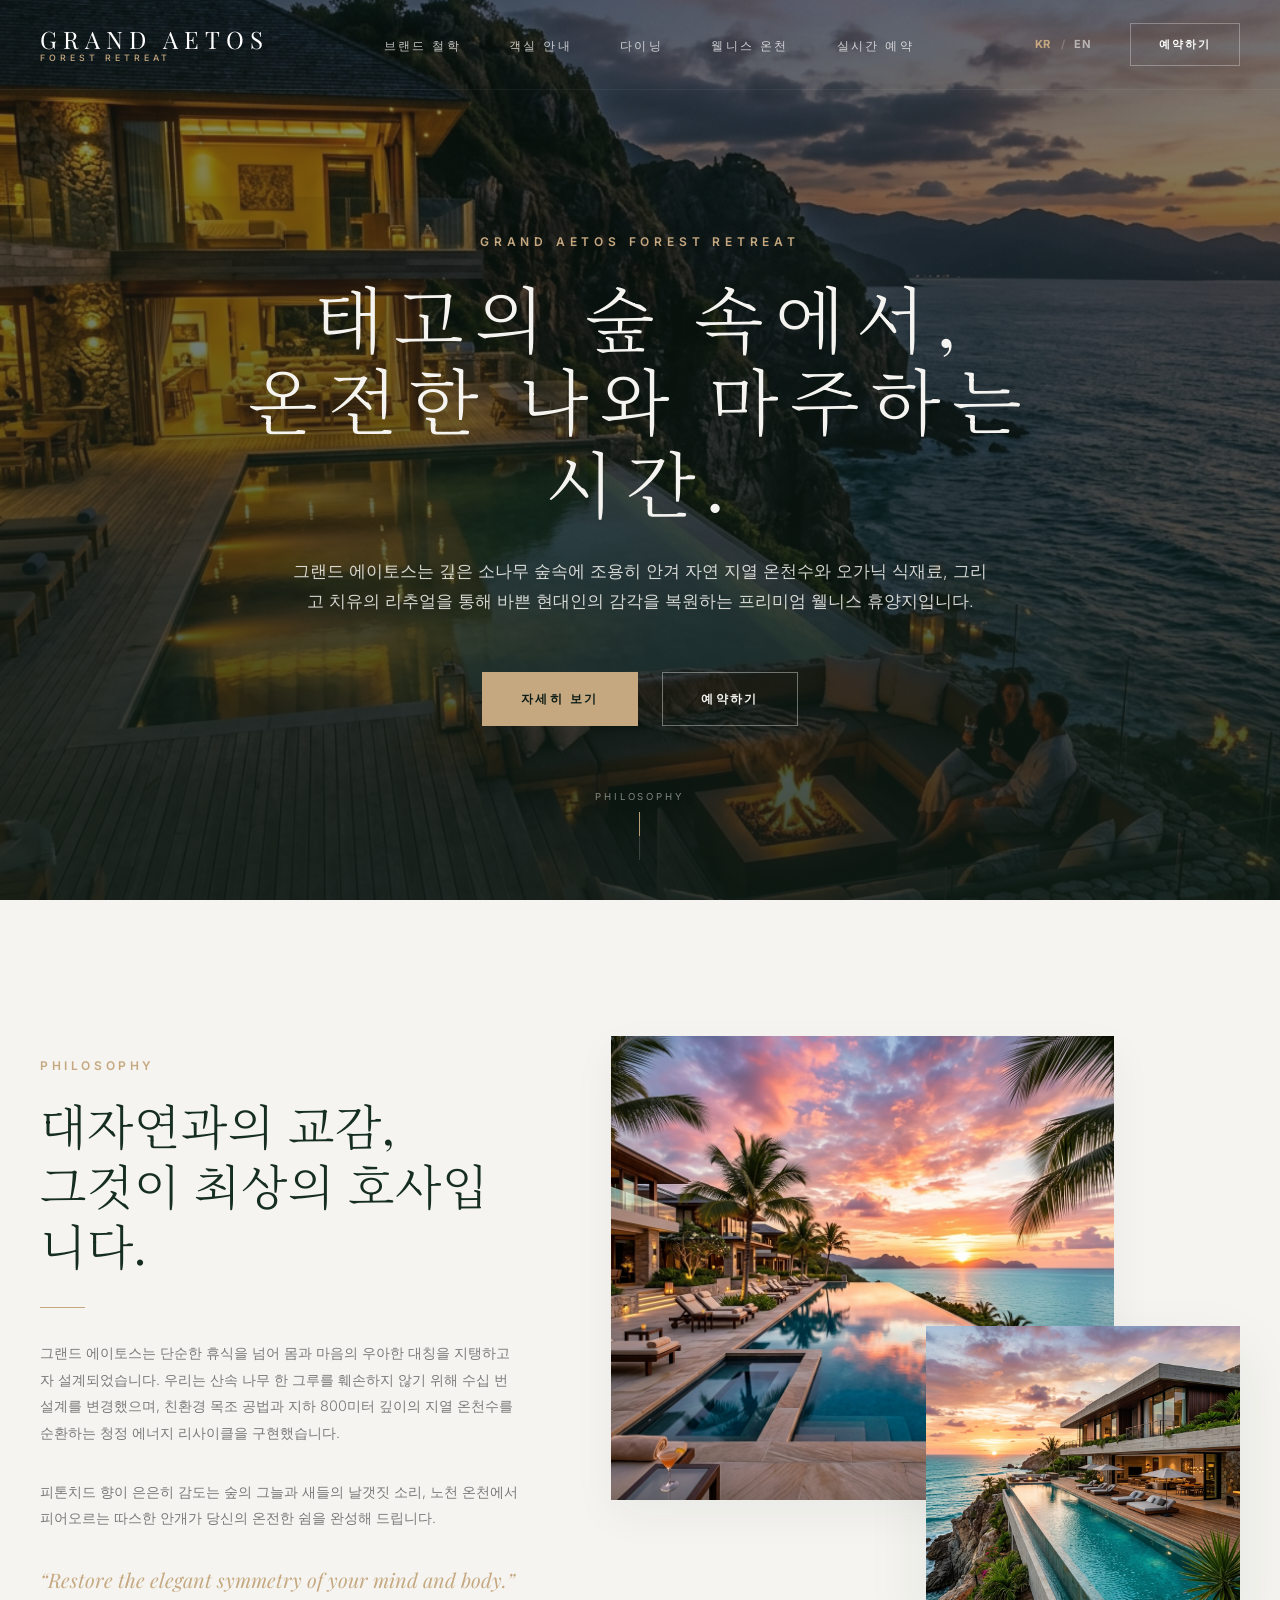
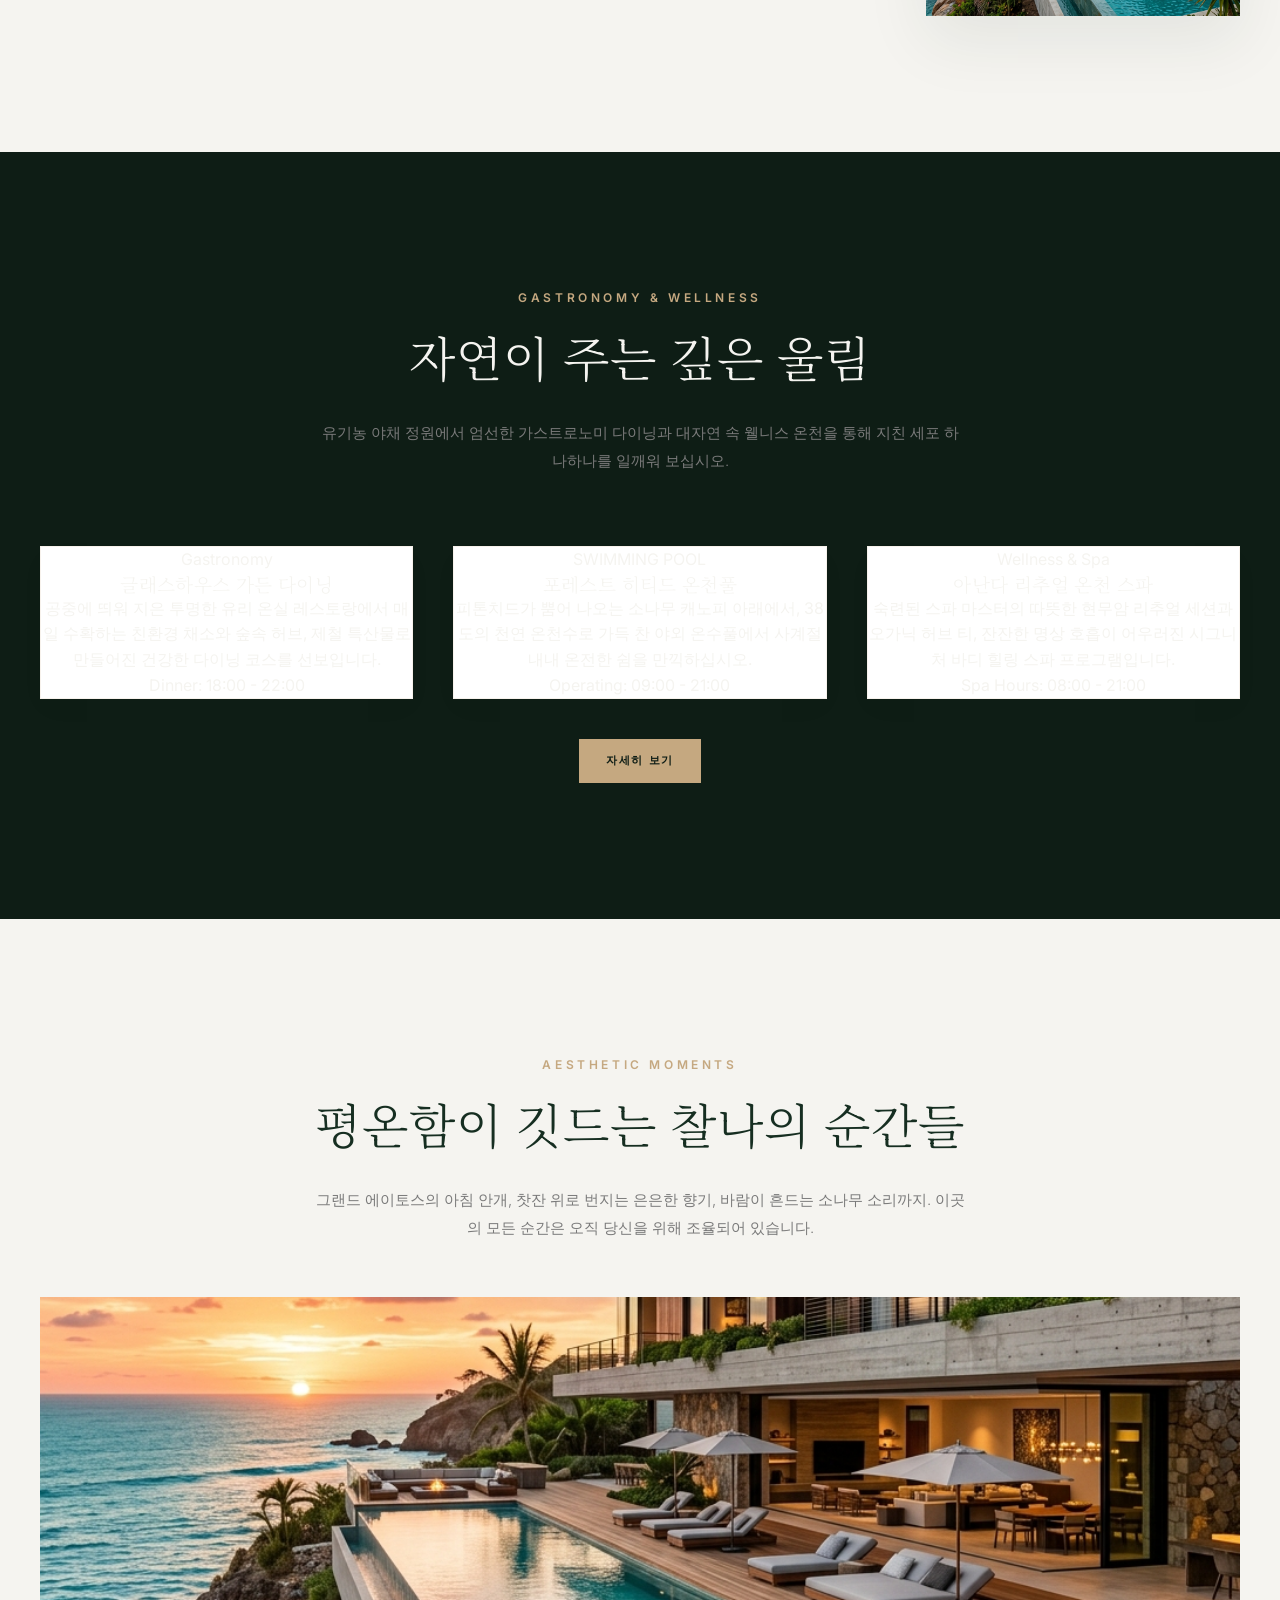
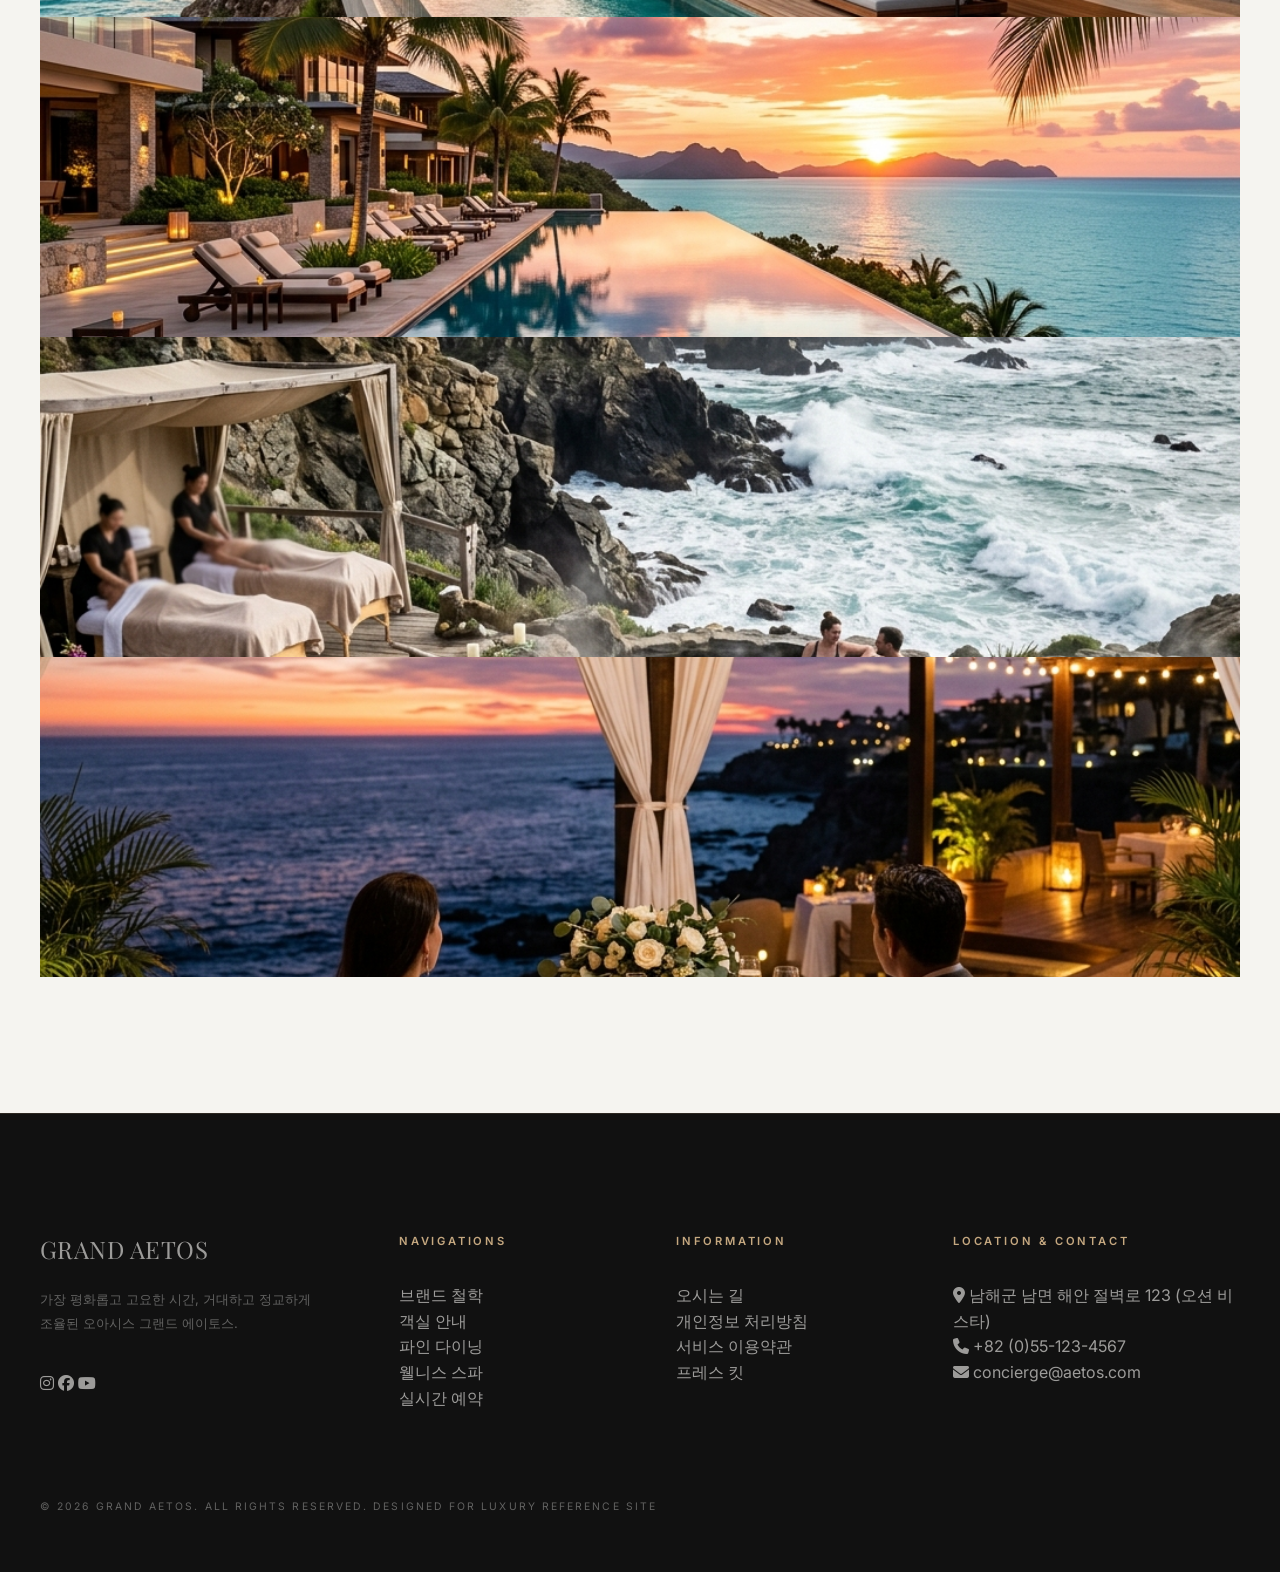
==== forest-retreat/index.html @ 8a13182d "feat: Add GRAND AETOS luxury forest retreat multi-page website and root portal selector" ====
<!DOCTYPE html>
<html lang="ko">
<head>
    <meta charset="UTF-8">
    <meta name="viewport" content="width=device-width, initial-scale=1.0">
    <title>GRAND AETOS — Forest Retreat & Wellness</title>
    
    <!-- SEO Meta Tags -->
    <meta id="seo-meta-desc" name="description" content="태고의 소나무 숲속에서 누리는 천연 온천 스파 리포트 그랜드 에이토스. 웰니스 요가, 지열 자쿠지가 완비된 독채 빌라 예약을 조율해 보세요.">
    
    <!-- Google Fonts: Playfair Display, Noto Serif KR, Inter -->
    <link rel="preconnect" href="https://fonts.googleapis.com">
    <link rel="preconnect" href="https://fonts.gstatic.com" crossorigin>
    <link href="https://fonts.googleapis.com/css2?family=Playfair+Display:ital,wght@0,400;0,500;0,600;1,400&family=Noto+Serif+KR:wght@200;300;400;500&family=Inter:wght@300;400;500;600&display=swap" rel="stylesheet">
    
    <!-- FontAwesome for Icons -->
    <link rel="stylesheet" href="https://cdnjs.cloudflare.com/ajax/libs/font-awesome/6.5.1/css/all.min.css">
    
    <!-- Stylesheets -->
    <link rel="stylesheet" href="styles.css">
</head>
<body>

    <!-- Common Header / GNB -->
    <header class="header" id="main-header">
        <div class="header-container">
            <a href="index.html" class="logo-link">
                <span class="logo-text-top">GRAND AETOS</span>
                <span class="logo-text-bottom">FOREST RETREAT</span>
            </a>
            
            <nav class="nav">
                <ul class="nav-list">
                    <li><a href="index.html" class="nav-link active" data-i18n="nav-about">브랜드 철학</a></li>
                    <li><a href="suites.html" class="nav-link" data-i18n="nav-rooms">객실 안내</a></li>
                    <li><a href="dining.html" class="nav-link" data-i18n="nav-dining">다이닝</a></li>
                    <li><a href="wellness.html" class="nav-link" data-i18n="nav-wellness">웰니스 온천</a></li>
                    <li><a href="reserve.html" class="nav-link" data-i18n="nav-reserve">실시간 예약</a></li>
                </ul>
            </nav>
            
            <div class="header-cta">
                <div class="lang-switcher">
                    <button class="lang-btn active" data-lang="ko">KR</button>
                    <span class="lang-divider">/</span>
                    <button class="lang-btn" data-lang="en">EN</button>
                </div>
                <a href="reserve.html" class="btn btn-outline btn-sm" data-i18n="btn-book">예약하기</a>
                <button class="mobile-toggle-btn" id="mobile-menu-toggle">
                    <span class="bar"></span>
                    <span class="bar"></span>
                    <span class="bar"></span>
                </button>
            </div>
        </div>
    </header>

    <!-- Mobile Drawer Overlay -->
    <div class="mobile-menu-overlay" id="mobile-menu-overlay">
        <button class="mobile-close-btn" id="mobile-menu-close">&times;</button>
        <ul class="mobile-nav-list">
            <li><a href="index.html" class="mobile-nav-link" data-i18n="nav-about">브랜드 철학</a></li>
            <li><a href="suites.html" class="mobile-nav-link" data-i18n="nav-rooms">객실 안내</a></li>
            <li><a href="dining.html" class="mobile-nav-link" data-i18n="nav-dining">다이닝</a></li>
            <li><a href="wellness.html" class="mobile-nav-link" data-i18n="nav-wellness">웰니스 온천</a></li>
            <li><a href="reserve.html" class="mobile-nav-link" data-i18n="nav-reserve">실시간 예약</a></li>
        </ul>
        <div class="mobile-menu-footer">
            <div class="lang-switcher">
                <button class="lang-btn active" data-lang="ko">KR</button>
                <span class="lang-divider">/</span>
                <button class="lang-btn" data-lang="en">EN</button>
            </div>
            <p class="mobile-contact-info" data-i18n="footer-addr-val">남해군 남면 해안 절벽로 123 (오션 비스타)</p>
        </div>
    </div>

    <!-- Hero Section with Slideshow -->
    <section class="hero-section">
        <div class="hero-slider">
            <div class="slide active" style="background-image: url('../assets/hero.png');"></div>
            <div class="slide" style="background-image: url('../assets/room2.png');"></div>
            <div class="slide" style="background-image: url('../assets/spa.png');"></div>
        </div>
        
        <div class="hero-content text-center">
            <span class="hero-tagline reveal" data-i18n="hero-tagline">GRAND AETOS FOREST RETREAT</span>
            <h1 class="hero-title reveal" data-i18n="hero-title">태고의 숲 속에서,<br class="desktop-br">온전한 나와 마주하는 시간.</h1>
            <p class="hero-subtitle reveal" data-i18n="hero-subtitle">그랜드 에이토스는 깊은 소나무 숲속에 조용히 안겨 자연 지열 온천수와 오가닉 식재료, 그리고 치유의 리추얼을 통해 바쁜 현대인의 감각을 복원하는 프리미엄 웰니스 휴양지입니다.</p>
            <div class="hero-actions reveal">
                <a href="suites.html" class="btn btn-gold" data-i18n="hero-explore">자세히 보기</a>
                <a href="reserve.html" class="btn btn-outline" data-i18n="btn-book">예약하기</a>
            </div>
        </div>

        <div class="hero-scroll-indicator">
            <span data-i18n="about-tag">Philosophy</span>
            <div class="scroll-line">
                <div class="scroll-bounce"></div>
            </div>
        </div>
    </section>

    <!-- Brand Philosophy Section (Asymmetric Editorial Layout) -->
    <section class="section philosophy-section">
        <div class="container">
            <div class="grid-2-col-asymmetric">
                <div class="reveal">
                    <span class="section-tag" data-i18n="about-tag">Philosophy</span>
                    <h2 class="section-title" data-i18n="about-title">대자연과의 교감,<br class="desktop-br">그것이 최상의 호사입니다.</h2>
                    <div class="section-divider"></div>
                    <p class="about-desc" data-i18n="about-desc1">그랜드 에이토스는 단순한 휴식을 넘어 몸과 마음의 우아한 대칭을 지탱하고자 설계되었습니다. 우리는 산속 나무 한 그루를 훼손하지 않기 위해 수십 번 설계를 변경했으며, 친환경 목조 공법과 지하 800미터 깊이의 지열 온천수를 순환하는 청정 에너지 리사이클을 구현했습니다.</p>
                    <p class="about-desc" data-i18n="about-desc2">피톤치드 향이 은은히 감도는 숲의 그늘과 새들의 날갯짓 소리, 노천 온천에서 피어오르는 따스한 안개가 당신의 온전한 쉼을 완성해 드립니다.</p>
                    <span class="philosophical-quote" data-i18n="philosophical-quote">“Restore the elegant symmetry of your mind and body.”</span>
                </div>
                
                <div class="asymmetric-image-grid reveal">
                    <div class="asymmetric-img-main" style="background-image: url('../assets/hero.png');"></div>
                    <div class="asymmetric-img-sub" style="background-image: url('../assets/room1.png');"></div>
                </div>
            </div>
        </div>
    </section>

    <!-- Experience Highlights Section (Dark Aesthetic) -->
    <section class="section bg-dark">
        <div class="container text-center">
            <span class="section-tag" data-i18n="exp-tag">Gastronomy & Wellness</span>
            <h2 class="section-title" data-i18n="exp-title">자연이 주는 깊은 울림</h2>
            <p class="section-subtitle" data-i18n="exp-subtitle">유기농 야채 정원에서 엄선한 가스트로노미 다이닝과 대자연 속 웰니스 온천을 통해 지친 세포 하나하나를 일깨워 보십시오.</p>
            
            <div class="grid-3-col">
                <!-- Dining Highlight -->
                <article class="experience-card reveal">
                    <div class="exp-img-container">
                        <div class="exp-img" style="background-image: url('../assets/dining.png');"></div>
                    </div>
                    <div class="exp-content">
                        <span class="exp-card-tag" data-i18n="exp1-tag">Gastronomy</span>
                        <h3 class="exp-card-title" data-i18n="exp1-title">글래스하우스 가든 다이닝</h3>
                        <p class="exp-card-desc" data-i18n="exp1-desc">공중에 띄워 지은 투명한 유리 온실 레스토랑에서 매일 수확하는 친환경 채소와 숲속 허브, 제철 특산물로 만들어진 건강한 다이닝 코스를 선보입니다.</p>
                        <span class="exp-card-hours" data-i18n="exp1-hours">Dinner: 18:00 - 22:00</span>
                    </div>
                </article>

                <!-- Geothermal Pools Highlight -->
                <article class="experience-card reveal">
                    <div class="exp-img-container">
                        <div class="exp-img" style="background-image: url('../assets/room3.png');"></div>
                    </div>
                    <div class="exp-content">
                        <span class="exp-card-tag" data-i18n="exp2-tag">SWIMMING POOL</span>
                        <h3 class="exp-card-title" data-i18n="exp2-title">포레스트 히티드 온천풀</h3>
                        <p class="exp-card-desc" data-i18n="exp2-desc">피톤치드가 뿜어 나오는 소나무 캐노피 아래에서, 38도의 천연 온천수로 가득 찬 야외 온수풀에서 사계절 내내 온전한 쉼을 만끽하십시오.</p>
                        <span class="exp-card-hours" data-i18n="exp2-hours">Operating: 09:00 - 21:00</span>
                    </div>
                </article>

                <!-- Spa Highlight -->
                <article class="experience-card reveal">
                    <div class="exp-img-container">
                        <div class="exp-img" style="background-image: url('../assets/spa.png');"></div>
                    </div>
                    <div class="exp-content">
                        <span class="exp-card-tag" data-i18n="exp3-tag">Wellness & Spa</span>
                        <h3 class="exp-card-title" data-i18n="exp3-title">아난다 리추얼 온천 스파</h3>
                        <p class="exp-card-desc" data-i18n="exp3-desc">숙련된 스파 마스터의 따뜻한 현무암 리추얼 세션과 오가닉 허브 티, 잔잔한 명상 호흡이 어우러진 시그니처 바디 힐링 스파 프로그램입니다.</p>
                        <span class="exp-card-hours" data-i18n="exp3-hours">Spa Hours: 08:00 - 21:00</span>
                    </div>
                </article>
            </div>
            
            <div class="margin-top-md pt-4 reveal">
                <a href="dining.html" class="btn btn-gold btn-sm" data-i18n="hero-explore">자세히 보기</a>
            </div>
        </div>
    </section>

    <!-- Aesthetic Gallery Section -->
    <section class="section">
        <div class="container text-center">
            <span class="section-tag" data-i18n="aest-tag">Aesthetic Moments</span>
            <h2 class="section-title" data-i18n="aest-title">평온함이 깃드는 찰나의 순간들</h2>
            <p class="section-subtitle" style="margin-bottom: 3.5rem;" data-i18n="aest-desc">그랜드 에이토스의 아침 안개, 찻잔 위로 번지는 은은한 향기, 바람이 흔드는 소나무 소리까지. 이곳의 모든 순간은 오직 당신을 위해 조율되어 있습니다.</p>
            
            <div class="aesthetic-gallery-grid">
                <div class="aesthetic-img-item tall reveal" style="background-image: url('../assets/room1.png');"></div>
                <div class="aesthetic-img-item wide reveal" style="background-image: url('../assets/hero.png');"></div>
                <div class="aesthetic-img-item reveal" style="background-image: url('../assets/spa.png');"></div>
                <div class="aesthetic-img-item reveal" style="background-image: url('../assets/dining.png');"></div>
            </div>
        </div>
    </section>

    <!-- Luxury Footer -->
    <footer class="footer">
        <div class="container">
            <div class="footer-grid">
                <div class="footer-brand">
                    <h2 class="footer-logo">GRAND AETOS</h2>
                    <p class="footer-tagline" data-i18n="footer-tagline">가장 평화롭고 고요한 시간, 거대하고 정교하게 조율된 오아시스 그랜드 에이토스.</p>
                    <div class="footer-socials">
                        <a href="#"><i class="fa-brands fa-instagram"></i></a>
                        <a href="#"><i class="fa-brands fa-facebook"></i></a>
                        <a href="#"><i class="fa-brands fa-youtube"></i></a>
                    </div>
                </div>
                
                <div class="footer-nav">
                    <h4 class="footer-title" data-i18n="footer-explore-title">NAVIGATIONS</h4>
                    <ul>
                        <li><a href="index.html" data-i18n="nav-about">브랜드 철학</a></li>
                        <li><a href="suites.html" data-i18n="nav-rooms">객실 안내</a></li>
                        <li><a href="dining.html" data-i18n="footer-nav-dining">파인 다이닝</a></li>
                        <li><a href="wellness.html" data-i18n="footer-nav-spa">웰니스 스파</a></li>
                        <li><a href="reserve.html" data-i18n="nav-reserve">실시간 예약</a></li>
                    </ul>
                </div>

                <div class="footer-info">
                    <h4 class="footer-title" data-i18n="footer-info-title">INFORMATION</h4>
                    <ul>
                        <li><a href="#" data-i18n="policy-directions">오시는 길</a></li>
                        <li><a href="#" data-i18n="policy-privacy">개인정보 처리방침</a></li>
                        <li><a href="#" data-i18n="policy-terms">서비스 이용약관</a></li>
                        <li><a href="#" data-i18n="policy-press">프레스 킷</a></li>
                    </ul>
                </div>

                <div class="footer-contact">
                    <h4 class="footer-title" data-i18n="footer-contact-title">LOCATION & CONTACT</h4>
                    <p class="contact-item"><i class="fa-solid fa-location-dot"></i> <span data-i18n="footer-addr-val">남해군 남면 해안 절벽로 123 (오션 비스타)</span></p>
                    <p class="contact-item"><i class="fa-solid fa-phone"></i> +82 (0)55-123-4567</p>
                    <p class="contact-item"><i class="fa-solid fa-envelope"></i> concierge@aetos.com</p>
                </div>
            </div>
            
            <div class="footer-bottom">
                <p>&copy; 2026 GRAND AETOS. All Rights Reserved. <span data-i18n="footer-designed">DESIGNED FOR LUXURY REFERENCE SITE</span></p>
            </div>
        </div>
    </footer>

    <!-- Custom Mouse Cursor -->
    <div id="custom-cursor"></div>
    <div id="custom-cursor-dot"></div>

    <!-- Scripts -->
    <script src="app.js"></script>
</body>
</html>
---- forest-retreat/styles.css ----
/* ==========================================================================
   Design Tokens & CSS Variables (Grand Aetos Forest Theme)
   ========================================================================== */
:root {
    /* Color Palette */
    --color-primary-green: #162e21;    /* Deep Forest Green */
    --color-green-dark: #0e1d15;       /* Dark Obsidian Green */
    --color-gold: #c5a880;             /* Muted Champagne Gold */
    --color-gold-hover: #b0936c;       /* Muted Gold Hover */
    --color-obsidian: #111111;         /* Midnight Black */
    --color-charcoal: #1a1a1a;         /* Muted Off-Black */
    --color-linen: #f5f4f0;            /* Warm Pearl/Linen Off-White */
    --color-white: #ffffff;
    --color-grey-light: #e6e3dd;
    --color-grey-medium: #7a7a7a;
    --color-red: #a94442;

    /* Typography */
    --font-serif: 'Playfair Display', 'Noto Serif KR', Georgia, serif;
    --font-sans: 'Inter', system-ui, -apple-system, sans-serif;

    /* Transitions & Shadows */
    --transition-smooth: all 0.5s cubic-bezier(0.215, 0.610, 0.355, 1);
    --transition-quick: all 0.25s ease-out;
    --shadow-soft: 0 10px 30px rgba(22, 46, 33, 0.02);
    --shadow-medium: 0 15px 40px rgba(22, 46, 33, 0.05);
    --shadow-deep: 0 25px 60px rgba(22, 46, 33, 0.08);
    
    /* Layout */
    --max-width: 1280px;
    --header-height: 90px;
}

/* ==========================================================================
   Base & Reset Styles
   ========================================================================== */
*, *::before, *::after {
    box-sizing: border-box;
    margin: 0;
    padding: 0;
}

html {
    scroll-behavior: smooth;
    font-size: 16px;
    -webkit-font-smoothing: antialiased;
}

body {
    font-family: var(--font-sans);
    background-color: var(--color-linen);
    color: var(--color-charcoal);
    line-height: 1.6;
    overflow-x: hidden;
}

h1, h2, h3, h4, h5, h6 {
    font-family: var(--font-serif);
    font-weight: 300;
    line-height: 1.25;
    letter-spacing: 0.02em;
}

a {
    color: inherit;
    text-decoration: none;
    transition: var(--transition-quick);
}

img {
    max-width: 100%;
    height: auto;
    display: block;
}

ul {
    list-style: none;
}

/* Custom Sleek Scrollbar */
::-webkit-scrollbar {
    width: 6px;
}
::-webkit-scrollbar-track {
    background: var(--color-linen);
}
::-webkit-scrollbar-thumb {
    background: var(--color-gold);
    border-radius: 3px;
}

.sr-only {
    position: absolute;
    width: 1px;
    height: 1px;
    padding: 0;
    margin: -1px;
    overflow: hidden;
    clip: rect(0, 0, 0, 0);
    border: 0;
}

/* Utilities */
.margin-top-md { margin-top: 1.5rem; }
.margin-bottom-md { margin-bottom: 1.5rem; }
.text-center { text-align: center; }
.text-right { text-align: right; }
.pt-4 { padding-top: 1rem; }

/* ==========================================================================
   Layout Containers & Grid Layouts
   ========================================================================== */
.container {
    max-width: var(--max-width);
    margin: 0 auto;
    padding: 0 2.5rem;
}

.section {
    padding: 8.5rem 0;
}

.section.bg-dark {
    background-color: var(--color-green-dark);
    color: var(--color-linen);
}

.grid-2-col {
    display: grid;
    grid-template-columns: repeat(2, 1fr);
    gap: 4.5rem;
    align-items: center;
}

.grid-2-col-asymmetric {
    display: grid;
    grid-template-columns: 1fr 1.3fr;
    gap: 5.5rem;
    align-items: center;
}

.grid-3-col {
    display: grid;
    grid-template-columns: repeat(3, 1fr);
    gap: 2.5rem;
}

/* ==========================================================================
   Buttons (Slide-fill animation)
   ========================================================================== */
.btn {
    display: inline-flex;
    align-items: center;
    justify-content: center;
    padding: 1rem 2.4rem;
    font-family: var(--font-sans);
    font-size: 0.75rem;
    font-weight: 600;
    text-transform: uppercase;
    letter-spacing: 0.2em;
    border-radius: 0;
    border: 1px solid transparent;
    cursor: pointer;
    position: relative;
    z-index: 1;
    overflow: hidden;
    background-color: transparent;
    transition: color 0.4s ease, border-color 0.4s ease;
}

.btn::before {
    content: '';
    position: absolute;
    top: 0;
    left: -100%;
    width: 100%;
    height: 100%;
    z-index: -1;
    transition: transform 0.4s cubic-bezier(0.215, 0.610, 0.355, 1);
}

.btn:hover::before {
    transform: translateX(100%);
}

.btn-primary {
    border-color: var(--color-primary-green);
    color: var(--color-linen);
    background-color: var(--color-primary-green);
}

.btn-primary::before {
    background-color: var(--color-gold);
}

.btn-primary:hover {
    color: var(--color-green-dark);
    border-color: var(--color-gold);
}

.btn-outline {
    border-color: rgba(22, 46, 33, 0.3);
    color: var(--color-primary-green);
    background-color: transparent;
}

.btn-outline::before {
    background-color: var(--color-primary-green);
}

.btn-outline:hover {
    color: var(--color-linen);
    border-color: var(--color-primary-green);
}

.btn-gold {
    background-color: var(--color-gold);
    color: var(--color-green-dark);
    border-color: var(--color-gold);
}

.btn-gold::before {
    background-color: var(--color-gold-hover);
}

.btn-gold:hover {
    color: var(--color-white);
    border-color: var(--color-gold-hover);
}

.btn-sm {
    padding: 0.75rem 1.6rem;
    font-size: 0.7rem;
    letter-spacing: 0.15em;
}

.btn-full {
    width: 100%;
}

/* Section Header Styles */
.section-tag {
    display: block;
    font-size: 0.75rem;
    font-weight: 600;
    color: var(--color-gold);
    text-transform: uppercase;
    letter-spacing: 0.3em;
    margin-bottom: 1.25rem;
}

.section-title {
    font-size: 3rem;
    color: var(--color-primary-green);
    margin-bottom: 2rem;
    font-weight: 300;
    font-family: var(--font-serif);
}

.section.bg-dark .section-title {
    color: var(--color-linen);
}

.section-subtitle {
    font-size: 0.95rem;
    line-height: 1.8;
    color: var(--color-grey-medium);
    max-width: 650px;
    margin: 0 auto 4.5rem auto;
    font-weight: 300;
}

.section-divider {
    width: 45px;
    height: 1px;
    background-color: var(--color-gold);
    margin-bottom: 2rem;
}

/* ==========================================================================
   Header & Navigation
   ========================================================================== */
.header {
    position: fixed;
    top: 0;
    left: 0;
    width: 100%;
    height: var(--header-height);
    background-color: transparent;
    border-bottom: 1px solid rgba(255, 255, 255, 0.05);
    z-index: 100;
    transition: transform 0.5s cubic-bezier(0.215, 0.610, 0.355, 1), background-color 0.4s ease, height 0.4s ease, box-shadow 0.4s ease;
}

.header.scrolled {
    background-color: rgba(245, 244, 240, 0.96); /* linen base with alpha */
    height: 75px;
    box-shadow: 0 4px 30px rgba(22, 46, 33, 0.03);
    border-bottom: 1px solid rgba(197, 168, 128, 0.2);
}

.header-container {
    max-width: var(--max-width);
    height: 100%;
    margin: 0 auto;
    padding: 0 2.5rem;
    display: flex;
    align-items: center;
    justify-content: space-between;
}

.logo-link {
    display: flex;
    flex-direction: column;
    align-items: flex-start;
    color: var(--color-white);
    line-height: 1;
    transition: var(--transition-smooth);
}

.logo-text-top {
    font-family: var(--font-serif);
    font-size: 1.5rem;
    letter-spacing: 0.25em;
    font-weight: 300;
}

.logo-text-bottom {
    font-family: var(--font-sans);
    font-size: 0.55rem;
    letter-spacing: 0.45em;
    font-weight: 500;
    color: var(--color-gold);
    margin-top: 3px;
}

.header.scrolled .logo-link {
    color: var(--color-primary-green);
}

.nav-list {
    display: flex;
    gap: 3rem;
}

.nav-link {
    color: rgba(255, 255, 255, 0.75);
    font-size: 0.75rem;
    font-weight: 500;
    letter-spacing: 0.2em;
    text-transform: uppercase;
    padding: 0.5rem 0;
    position: relative;
    transition: var(--transition-smooth);
}

.nav-link::after {
    content: '';
    position: absolute;
    bottom: 0;
    left: 0;
    width: 0;
    height: 1px;
    background-color: var(--color-gold);
    transition: var(--transition-quick);
}

.nav-link:hover {
    color: var(--color-white);
}

.header.scrolled .nav-link {
    color: rgba(22, 46, 33, 0.7);
}

.header.scrolled .nav-link:hover {
    color: var(--color-primary-green);
}

.nav-link:hover::after {
    width: 100%;
}

.header-cta {
    display: flex;
    align-items: center;
    gap: 2rem;
}

/* Language Switcher */
.lang-switcher {
    display: inline-flex;
    align-items: center;
    gap: 0.2rem;
    font-size: 0.75rem;
    font-weight: 700;
    color: rgba(255, 255, 255, 0.55);
    transition: var(--transition-smooth);
}

.header.scrolled .lang-switcher {
    color: rgba(22, 46, 33, 0.45);
}

.lang-btn {
    background: transparent;
    border: none;
    color: inherit;
    cursor: pointer;
    font-family: var(--font-sans);
    padding: 0.25rem 0.4rem;
    font-size: 0.7rem;
    letter-spacing: 0.05em;
    font-weight: 700;
    transition: var(--transition-quick);
}

.lang-btn:hover {
    color: var(--color-white);
}

.header.scrolled .lang-btn:hover {
    color: var(--color-primary-green);
}

.lang-btn.active {
    color: var(--color-gold) !important;
}

.lang-divider {
    color: rgba(255, 255, 255, 0.2);
    font-size: 0.7rem;
    user-select: none;
}

.header.scrolled .lang-divider {
    color: rgba(22, 46, 33, 0.15);
}

.header-cta .btn {
    padding: 0.75rem 1.8rem;
    font-size: 0.7rem;
    border-color: rgba(255, 255, 255, 0.3);
    color: var(--color-white);
}

.header-cta .btn::before {
    background-color: var(--color-gold);
}

.header-cta .btn:hover {
    color: var(--color-green-dark);
    border-color: var(--color-gold);
}

.header.scrolled .header-cta .btn {
    border-color: rgba(22, 46, 33, 0.2);
    color: var(--color-primary-green);
}

.header.scrolled .header-cta .btn::before {
    background-color: var(--color-primary-green);
}

.header.scrolled .header-cta .btn:hover {
    color: var(--color-linen);
    border-color: var(--color-primary-green);
}

/* Mobile Toggle Hamburger */
.mobile-toggle-btn {
    display: none;
    flex-direction: column;
    justify-content: space-between;
    width: 22px;
    height: 15px;
    background: transparent;
    border: none;
    cursor: pointer;
    z-index: 150;
}

.mobile-toggle-btn .bar {
    width: 100%;
    height: 1.5px;
    background-color: var(--color-white);
    transition: var(--transition-quick);
}

.header.scrolled .mobile-toggle-btn .bar {
    background-color: var(--color-primary-green);
}

/* Mobile Navigation Overlay Menu */
.mobile-menu-overlay {
    position: fixed;
    top: 0;
    left: 0;
    width: 100%;
    height: 100%;
    background-color: var(--color-green-dark);
    z-index: 200;
    display: flex;
    flex-direction: column;
    justify-content: center;
    align-items: center;
    opacity: 0;
    visibility: hidden;
    transition: var(--transition-smooth);
}

.mobile-menu-overlay.open {
    opacity: 1;
    visibility: visible;
}

.mobile-close-btn {
    position: absolute;
    top: 2rem;
    right: 2rem;
    background: transparent;
    border: none;
    color: var(--color-linen);
    font-size: 2.5rem;
    cursor: pointer;
    line-height: 1;
}

.mobile-nav-list {
    display: flex;
    flex-direction: column;
    align-items: center;
    gap: 2.5rem;
    margin-bottom: 4rem;
}

.mobile-nav-link {
    color: var(--color-white);
    font-family: var(--font-serif);
    font-size: 2.25rem;
    letter-spacing: 0.05em;
    font-weight: 300;
}

.mobile-nav-link:hover {
    color: var(--color-gold);
}

.mobile-menu-footer {
    display: flex;
    flex-direction: column;
    align-items: center;
    gap: 2rem;
    text-align: center;
}

.mobile-contact-info {
    color: var(--color-grey-medium);
    font-size: 0.8rem;
    letter-spacing: 0.15em;
}

/* ==========================================================================
   Hero Section (Slideshow)
   ========================================================================== */
.hero-section {
    position: relative;
    height: 100vh;
    min-height: 700px;
    display: flex;
    flex-direction: column;
    justify-content: center;
    align-items: center;
    padding-top: var(--header-height);
}

.hero-slider {
    position: absolute;
    top: 0;
    left: 0;
    width: 100%;
    height: 100%;
    z-index: -1;
}

.slide {
    position: absolute;
    top: 0;
    left: 0;
    width: 100%;
    height: 100%;
    opacity: 0;
    transition: opacity 1.5s ease-in-out;
    background-size: cover;
    background-position: center;
}

.slide.active {
    opacity: 1;
}

.slide::after {
    content: '';
    position: absolute;
    top: 0;
    left: 0;
    width: 100%;
    height: 100%;
    background: linear-gradient(rgba(14, 29, 21, 0.45), rgba(14, 29, 21, 0.8));
}

.hero-content {
    max-width: 850px;
    color: var(--color-linen);
    padding: 0 2rem;
    margin-bottom: 2rem;
}

.hero-tagline {
    font-size: 0.75rem;
    font-weight: 600;
    letter-spacing: 0.4em;
    color: var(--color-gold);
    display: block;
    margin-bottom: 1.5rem;
    text-transform: uppercase;
}

.hero-title {
    font-size: 4.5rem;
    font-weight: 300;
    line-height: 1.15;
    margin-bottom: 2rem;
    letter-spacing: 0.15em;
    font-family: var(--font-serif);
}

.hero-subtitle {
    font-size: 1.05rem;
    font-weight: 300;
    line-height: 1.8;
    color: rgba(245, 244, 240, 0.85);
    margin-bottom: 3.5rem;
    max-width: 700px;
    margin-left: auto;
    margin-right: auto;
}

.hero-actions {
    display: flex;
    gap: 1.5rem;
    justify-content: center;
}

.hero-actions .btn-outline {
    border-color: rgba(245, 244, 240, 0.4);
    color: var(--color-linen);
}

.hero-actions .btn-outline:hover {
    background-color: var(--color-linen);
    color: var(--color-green-dark);
    border-color: var(--color-linen);
}

/* Scroll down indicator */
.hero-scroll-indicator {
    position: absolute;
    bottom: 2.5rem;
    left: 50%;
    transform: translateX(-50%);
    display: flex;
    flex-direction: column;
    align-items: center;
    color: rgba(245, 244, 240, 0.5);
    font-size: 0.6rem;
    letter-spacing: 0.3em;
    text-transform: uppercase;
}

.hero-scroll-indicator span {
    margin-bottom: 0.5rem;
}

.scroll-line {
    width: 1px;
    height: 48px;
    background-color: rgba(245, 244, 240, 0.2);
    position: relative;
    overflow: hidden;
}

.scroll-bounce {
    position: absolute;
    top: 0;
    left: 0;
    width: 100%;
    height: 50%;
    background-color: var(--color-gold);
    animation: bounce 2s infinite ease-in-out;
}

@keyframes bounce {
    0%, 100% { transform: translateY(-100%); }
    50% { transform: translateY(100%); }
}

/* ==========================================================================
   Editorial Philosophy Section
   ========================================================================== */
.philosophy-section {
    background-color: var(--color-linen);
}

.about-desc {
    color: var(--color-grey-medium);
    font-size: 0.9rem;
    line-height: 1.85;
    margin-bottom: 2rem;
    font-weight: 300;
}

.philosophical-quote {
    font-family: var(--font-serif);
    font-style: italic;
    font-size: 1.25rem;
    color: var(--color-gold);
    display: block;
    margin-top: 1.5rem;
}

/* Asymmetric Image stack */
.asymmetric-image-grid {
    position: relative;
    height: 580px;
    width: 100%;
}

.asymmetric-img-main {
    position: absolute;
    top: 0;
    left: 0;
    width: 80%;
    height: 80%;
    background-size: cover;
    background-position: center;
    box-shadow: var(--shadow-medium);
}

.asymmetric-img-sub {
    position: absolute;
    bottom: 0;
    right: 0;
    width: 50%;
    height: 50%;
    background-size: cover;
    background-position: center;
    box-shadow: var(--shadow-deep);
}

/* ==========================================================================
   Room Showcase / Filter Grid
   ========================================================================== */
.filter-tabs-container {
    display: flex;
    justify-content: center;
    gap: 2rem;
    margin-bottom: 4rem;
}

.filter-btn {
    background: transparent;
    border: none;
    font-family: var(--font-sans);
    font-size: 0.75rem;
    font-weight: 600;
    text-transform: uppercase;
    letter-spacing: 0.2em;
    color: var(--color-grey-medium);
    cursor: pointer;
    padding: 0.5rem 0.25rem;
    position: relative;
    transition: var(--transition-quick);
}

.filter-btn::after {
    content: '';
    position: absolute;
    bottom: 0;
    left: 0;
    width: 0;
    height: 1px;
    background-color: var(--color-gold);
    transition: var(--transition-quick);
}

.filter-btn:hover {
    color: var(--color-primary-green);
}

.filter-btn.active {
    color: var(--color-primary-green);
}

.filter-btn.active::after {
    width: 100%;
}

.room-card {
    background-color: var(--color-white);
    box-shadow: var(--shadow-soft);
    border: 1px solid rgba(197, 168, 128, 0.15);
    display: flex;
    flex-direction: column;
    overflow: hidden;
    position: relative;
    transition: var(--transition-smooth);
}

.room-card:hover {
    transform: translateY(-8px);
    box-shadow: var(--shadow-deep);
    border-color: rgba(197, 168, 128, 0.4);
}

.room-img-container {
    position: relative;
    height: 300px;
    overflow: hidden;
}

.room-img {
    width: 100%;
    height: 100%;
    background-size: cover;
    background-position: center;
    transition: transform 1.5s cubic-bezier(0.215, 0.610, 0.355, 1);
}

.room-card:hover .room-img {
    transform: scale(1.06);
}

.room-price-tag {
    position: absolute;
    top: 1.5rem;
    right: 1.5rem;
    background-color: rgba(14, 29, 21, 0.85);
    color: var(--color-gold);
    padding: 0.5rem 1rem;
    font-family: var(--font-sans);
    font-size: 0.8rem;
    font-weight: 600;
    letter-spacing: 0.05em;
    z-index: 2;
}

.room-card-content {
    padding: 2.2rem;
    display: flex;
    flex-direction: column;
    flex-grow: 1;
}

.room-name {
    font-size: 1.6rem;
    color: var(--color-primary-green);
    margin-bottom: 0.75rem;
}

.room-summary {
    font-size: 0.85rem;
    color: var(--color-grey-medium);
    margin-bottom: 1.5rem;
    line-height: 1.75;
    flex-grow: 1;
    word-break: keep-all;
}

.room-quick-amenities {
    display: flex;
    gap: 1.25rem;
    font-size: 0.75rem;
    color: var(--color-grey-medium);
    margin-bottom: 2rem;
    border-top: 1px solid rgba(197, 168, 128, 0.15);
    padding-top: 1.25rem;
}

.room-quick-amenities li {
    display: flex;
    align-items: center;
    gap: 0.4rem;
}

.room-quick-amenities li i {
    color: var(--color-gold);
}

.room-actions-row {
    display: grid;
    grid-template-columns: 1fr 1fr;
    gap: 1rem;
}

/* ==========================================================================
   Interactive Modals
   ========================================================================== */
.modal-overlay {
    position: fixed;
    top: 0;
    left: 0;
    width: 100%;
    height: 100%;
    background-color: rgba(14, 29, 21, 0.85);
    backdrop-filter: blur(12px);
    -webkit-backdrop-filter: blur(12px);
    z-index: 300;
    display: flex;
    justify-content: center;
    align-items: center;
    padding: 2rem;
    opacity: 0;
    visibility: hidden;
    transition: var(--transition-smooth);
}

.modal-overlay.open {
    opacity: 1;
    visibility: visible;
}

.modal-card {
    background-color: var(--color-linen);
    width: 100%;
    max-width: 1050px;
    max-height: 90vh;
    overflow-y: auto;
    position: relative;
    box-shadow: var(--shadow-deep);
    border: 1px solid var(--color-gold);
}

.modal-close-btn {
    position: absolute;
    top: 1.5rem;
    right: 1.8rem;
    font-size: 2.2rem;
    color: var(--color-white);
    background: transparent;
    border: none;
    cursor: pointer;
    line-height: 1;
    z-index: 10;
    text-shadow: 0 2px 10px rgba(0, 0, 0, 0.3);
    transition: var(--transition-quick);
}

.modal-close-btn:hover {
    color: var(--color-gold);
}

.modal-grid {
    display: grid;
    grid-template-columns: 1.15fr 1fr;
}

.modal-visual {
    background-size: cover;
    background-position: center;
    min-height: 450px;
}

.modal-content {
    padding: 3.5rem;
}

.modal-tag {
    font-size: 0.7rem;
    font-weight: 700;
    color: var(--color-gold);
    text-transform: uppercase;
    letter-spacing: 0.25em;
    display: block;
    margin-bottom: 0.75rem;
}

.modal-title {
    font-size: 2.2rem;
    color: var(--color-primary-green);
    margin-bottom: 1rem;
}

.modal-price {
    font-family: var(--font-sans);
    font-size: 1rem;
    font-weight: 600;
    color: var(--color-gold);
    margin-bottom: 2rem;
}

.modal-description {
    font-size: 0.85rem;
    line-height: 1.8;
    color: var(--color-grey-medium);
    margin-bottom: 2.5rem;
    word-break: keep-all;
}

.modal-subheading {
    font-size: 0.75rem;
    font-weight: 700;
    text-transform: uppercase;
    letter-spacing: 0.15em;
    color: var(--color-primary-green);
    margin-bottom: 1.25rem;
    border-bottom: 1px solid rgba(197, 168, 128, 0.2);
    padding-bottom: 0.5rem;
}

.modal-specs-grid {
    display: grid;
    grid-template-columns: 1fr 1fr;
    gap: 1rem 2rem;
    margin-bottom: 2.5rem;
    font-size: 0.8rem;
}

.spec-item {
    color: var(--color-charcoal);
}

.spec-label {
    font-weight: 600;
    color: var(--color-grey-medium);
    margin-right: 0.5rem;
}

.modal-amenities-list {
    display: grid;
    grid-template-columns: 1fr 1fr;
    gap: 0.75rem;
    font-size: 0.8rem;
    color: var(--color-grey-medium);
    margin-bottom: 3rem;
}

.modal-amenities-list li {
    display: flex;
    align-items: center;
    gap: 0.5rem;
}

.modal-amenities-list li i {
    color: var(--color-gold);
}

.modal-footer {
    display: grid;
    grid-template-columns: 1fr 1.3fr;
    gap: 1.25rem;
}

/* ==========================================================================
   Experiences Section (Dining & Wellness)
   ========================================================================== */
.experience-card {
    background-color: var(--color-white);
    box-shadow: var(--shadow-soft);
    border: 1px solid rgba(197, 168, 128, 0.15);
    display: flex;
    flex-direction: column;
    overflow: hidden;
}

.experience-img-wrapper {
    position: relative;
    height: 360px;
    overflow: hidden;
}

.experience-img {
    width: 100%;
    height: 100%;
    background-size: cover;
    background-position: center;
    transition: transform 1.5s cubic-bezier(0.215, 0.610, 0.355, 1);
}

.experience-card:hover .experience-img {
    transform: scale(1.05);
}

.experience-content {
    padding: 2.5rem;
    display: flex;
    flex-direction: column;
    flex-grow: 1;
}

.exp-tag {
    font-size: 0.7rem;
    font-weight: 600;
    text-transform: uppercase;
    letter-spacing: 0.25em;
    color: var(--color-gold);
    display: block;
    margin-bottom: 0.75rem;
}

.exp-title {
    font-size: 1.6rem;
    color: var(--color-primary-green);
    margin-bottom: 1.25rem;
}

.exp-desc {
    font-size: 0.85rem;
    color: var(--color-grey-medium);
    line-height: 1.8;
    margin-bottom: 2rem;
    flex-grow: 1;
    word-break: keep-all;
}

.exp-detail {
    font-size: 0.75rem;
    color: var(--color-primary-green);
    font-weight: 600;
    display: flex;
    align-items: center;
    gap: 0.5rem;
}

.exp-detail i {
    color: var(--color-gold);
}

/* ==========================================================================
   Aesthetic Shadow Grid
   ========================================================================== */
.grid-2-col-header {
    display: grid;
    grid-template-columns: 1.2fr 1fr;
    gap: 4.5rem;
    align-items: flex-end;
    margin-bottom: 5.5rem;
}

.grid-2-col-header .section-title {
    margin-bottom: 0;
}

.aesthetic-header-desc {
    font-size: 0.9rem;
    line-height: 1.8;
    color: var(--color-grey-medium);
    font-weight: 300;
}

.aesthetic-grid {
    display: grid;
    grid-template-columns: repeat(4, 1fr);
    gap: 1.5rem;
}

.aesthetic-img-item {
    height: 320px;
    background-size: cover;
    background-position: center;
    transition: var(--transition-smooth);
}

.aesthetic-img-item:hover {
    transform: scale(1.03);
}

.aesthetic-img-item.offset-y {
    margin-top: 2rem;
}

/* ==========================================================================
   Reservation Engine
   ========================================================================== */
.reservation-section {
    background-color: var(--color-white);
    color: var(--color-charcoal);
}

.reservation-card {
    background-color: var(--color-linen);
    box-shadow: var(--shadow-medium);
    border: 1px solid rgba(197, 168, 128, 0.2);
    position: relative;
    overflow: hidden;
}

.reservation-grid {
    display: grid;
    grid-template-columns: 1.3fr 1fr;
}

.booking-form-pane {
    padding: 4.5rem;
    border-right: 1px solid rgba(197, 168, 128, 0.2);
}

.pane-title {
    font-size: 1.8rem;
    color: var(--color-primary-green);
    margin-bottom: 2.5rem;
    display: flex;
    align-items: center;
    gap: 0.75rem;
}

.pane-title i {
    color: var(--color-gold);
    font-size: 1.4rem;
}

.form-divider {
    border: none;
    border-top: 1px solid rgba(197, 168, 128, 0.2);
    margin: 2.5rem 0;
}

.form-section-title {
    font-size: 1.1rem;
    color: var(--color-primary-green);
    margin-bottom: 1.5rem;
    display: flex;
    align-items: center;
    gap: 0.5rem;
}

.form-section-title i {
    color: var(--color-gold);
}

.enhancements-list {
    display: flex;
    flex-direction: column;
    gap: 1.25rem;
}

/* Custom Checkbox Design */
.checkbox-container {
    display: flex;
    align-items: center;
    position: relative;
    padding-left: 2.2rem;
    cursor: pointer;
    user-select: none;
    font-size: 0.85rem;
}

.checkbox-container input {
    position: absolute;
    opacity: 0;
    cursor: pointer;
    height: 0;
    width: 0;
}

.checkmark {
    position: absolute;
    top: 50%;
    left: 0;
    transform: translateY(-50%);
    height: 18px;
    width: 18px;
    border: 1px solid rgba(22, 46, 33, 0.2);
    background-color: transparent;
    transition: all 0.3s ease;
}

.checkbox-container:hover input ~ .checkmark {
    border-color: var(--color-gold);
}

.checkbox-container input:checked ~ .checkmark {
    background-color: var(--color-primary-green);
    border-color: var(--color-primary-green);
}

.checkmark::after {
    content: "";
    position: absolute;
    display: none;
}

.checkbox-container input:checked ~ .checkmark::after {
    display: block;
}

.checkbox-container .checkmark::after {
    left: 6px;
    top: 2px;
    width: 4px;
    height: 8px;
    border: solid var(--color-linen);
    border-width: 0 2px 2px 0;
    transform: rotate(45deg);
}

.enhance-name {
    font-weight: 500;
    color: var(--color-charcoal);
    margin-right: 0.75rem;
}

.enhance-price {
    color: var(--color-gold);
    font-weight: 600;
    font-size: 0.8rem;
}

/* Right Side Summary panel */
.booking-summary-pane {
    padding: 4.5rem;
    background-color: var(--color-white);
    display: flex;
    flex-direction: column;
}

.summary-room-preview {
    height: 200px;
    background-size: cover;
    background-position: center;
    margin-bottom: 2rem;
    border: 1px solid rgba(197, 168, 128, 0.15);
}

.summary-details {
    margin-bottom: 2rem;
}

.summary-room-name {
    font-size: 1.6rem;
    color: var(--color-primary-green);
    margin-bottom: 0.5rem;
}

.summary-dates, .summary-guests {
    font-size: 0.8rem;
    color: var(--color-grey-medium);
}

.summary-divider {
    border: none;
    border-top: 1px solid rgba(197, 168, 128, 0.2);
    margin-bottom: 2rem;
}

.summary-divider-sub {
    border: none;
    border-top: 1px dashed rgba(197, 168, 128, 0.25);
    margin-bottom: 1.5rem;
}

.pricing-breakdown {
    display: flex;
    flex-direction: column;
    gap: 1rem;
    margin-bottom: 2rem;
}

.price-row {
    display: flex;
    justify-content: space-between;
    font-size: 0.85rem;
    color: var(--color-charcoal);
}

.price-row.total-row {
    font-size: 1.25rem;
    font-weight: 600;
    color: var(--color-primary-green);
    font-family: var(--font-serif);
}

.summary-footer-notice {
    font-size: 0.75rem;
    color: var(--color-grey-medium);
    display: flex;
    align-items: center;
    gap: 0.4rem;
}

.summary-footer-notice i {
    color: var(--color-gold);
}

/* Simulated Loader Pane */
.booking-loading-pane {
    position: absolute;
    top: 0;
    left: 0;
    width: 100%;
    height: 100%;
    background-color: rgba(245, 244, 240, 0.95);
    z-index: 15;
    display: flex;
    align-items: center;
    justify-content: center;
    text-align: center;
    padding: 3rem;
}

.spinner-container {
    max-width: 380px;
    display: flex;
    flex-direction: column;
    align-items: center;
    gap: 1.5rem;
}

.spa-spinner {
    width: 50px;
    height: 50px;
    border: 2px solid rgba(197, 168, 128, 0.15);
    border-top: 2px solid var(--color-gold);
    border-radius: 50%;
    animation: spin 1.5s cubic-bezier(0.25, 1, 0.5, 1) infinite;
}

@keyframes spin {
    0% { transform: rotate(0deg); }
    100% { transform: rotate(360deg); }
}

.loading-message {
    font-size: 1.5rem;
    color: var(--color-primary-green);
}

.loading-desc {
    font-size: 0.85rem;
    color: var(--color-grey-medium);
}

/* Success Ticket Receipt */
.booking-success-pane {
    position: absolute;
    top: 0;
    left: 0;
    width: 100%;
    height: 100%;
    background-color: var(--color-linen);
    z-index: 15;
    padding: 5rem 6.5rem;
    overflow-y: auto;
}

.success-header {
    margin-bottom: 3rem;
}

.success-icon-wrapper {
    width: 70px;
    height: 70px;
    border-radius: 50%;
    background-color: rgba(22, 46, 33, 0.05);
    border: 1px solid var(--color-gold);
    display: flex;
    align-items: center;
    justify-content: center;
    margin: 0 auto 1.5rem auto;
    font-size: 1.8rem;
    color: var(--color-gold);
}

.success-title {
    font-size: 2.2rem;
    color: var(--color-primary-green);
    letter-spacing: 0.15em;
    margin-bottom: 0.5rem;
}

.success-subtitle {
    font-size: 0.9rem;
    color: var(--color-grey-medium);
}

.receipt-card {
    background-color: var(--color-white);
    border: 1px solid rgba(197, 168, 128, 0.25);
    padding: 3rem;
    max-width: 600px;
    margin: 0 auto 3rem auto;
    box-shadow: var(--shadow-medium);
}

.receipt-header {
    display: flex;
    justify-content: space-between;
    margin-bottom: 2rem;
    border-bottom: 1px solid rgba(197, 168, 128, 0.2);
    padding-bottom: 1.5rem;
}

.receipt-label {
    display: block;
    font-size: 0.65rem;
    font-weight: 700;
    color: var(--color-grey-medium);
    text-transform: uppercase;
    letter-spacing: 0.15em;
    margin-bottom: 0.25rem;
}

.receipt-code {
    font-family: var(--font-sans);
    font-size: 1.1rem;
    font-weight: 600;
    color: var(--color-primary-green);
}

.receipt-badge {
    display: inline-block;
    padding: 0.25rem 0.75rem;
    background-color: rgba(22, 46, 33, 0.05);
    border: 1px solid rgba(22, 46, 33, 0.15);
    color: var(--color-primary-green);
    font-size: 0.65rem;
    font-weight: 700;
    letter-spacing: 0.1em;
}

.receipt-details {
    display: grid;
    grid-template-columns: 1fr 1fr;
    gap: 1.5rem;
    margin-bottom: 2rem;
}

.receipt-item {
    display: flex;
    flex-direction: column;
}

.receipt-val {
    font-size: 0.85rem;
    font-weight: 500;
    color: var(--color-charcoal);
}

.receipt-divider {
    border: none;
    border-top: 1px dashed rgba(197, 168, 128, 0.25);
    margin-bottom: 2rem;
}

.receipt-financials {
    display: flex;
    flex-direction: column;
    gap: 1rem;
}

.receipt-row {
    display: flex;
    justify-content: space-between;
    font-size: 0.9rem;
    font-weight: 600;
    color: var(--color-charcoal);
}

.receipt-total-val {
    font-size: 1.4rem;
    color: var(--color-primary-green);
    font-family: var(--font-serif);
}

.receipt-disclaimer {
    font-size: 0.75rem;
    color: var(--color-grey-medium);
    line-height: 1.6;
    margin-top: 1rem;
    word-break: keep-all;
}

.receipt-disclaimer span {
    font-weight: 600;
    color: var(--color-primary-green);
}

.success-actions {
    display: flex;
    gap: 1.5rem;
    justify-content: center;
}

/* ==========================================================================
   Footer Section (Benchmarked Image Style)
   ========================================================================== */
.footer {
    background-color: #111111;
    color: rgba(250, 248, 245, 0.6);
    padding: 7.5rem 0 3.5rem 0;
    border-top: 1px solid rgba(197, 168, 128, 0.15);
}

.footer-grid {
    display: grid;
    grid-template-columns: 1.4fr 1fr 1fr 1.4fr;
    gap: 4.5rem;
    margin-bottom: 5.5rem;
}

.footer-title {
    font-family: var(--font-sans);
    font-weight: 600;
    font-size: 0.7rem;
    color: var(--color-gold);
    text-transform: uppercase;
    letter-spacing: 0.25em;
    margin-bottom: 2.2rem;
}

.footer-tagline {
    font-size: 0.82rem;
    margin-top: 1.5rem;
    margin-bottom: 2.2rem;
    color: rgba(250, 248, 245, 0.35);
    line-height: 1.8;
}

.social-links {
    display: flex;
    gap: 1.25rem;
}

.social-links a {
    display: flex;
    align-items: center;
    justify-content: center;
    width: 38px;
    height: 38px;
    border: 1px solid rgba(255, 255, 255, 0.15);
    color: rgba(250, 248, 245, 0.45);
    font-size: 0.85rem;
    transition: var(--transition-smooth);
}

.social-links a:hover {
    border-color: var(--color-gold);
    color: var(--color-gold);
    transform: translateY(-3px);
}

.logo-footer .logo-text-top {
    font-size: 1.6rem;
    font-weight: 300;
}

.footer-links li {
    margin-bottom: 1.1rem;
    font-size: 0.75rem;
}

.footer-links a {
    color: rgba(250, 248, 245, 0.45);
    transition: var(--transition-quick);
}

.footer-links a:hover {
    color: var(--color-gold);
    padding-left: 5px;
}

.footer-divider {
    border: none;
    border-top: 1px solid rgba(197, 168, 128, 0.15);
    margin-bottom: 3.5rem;
}

.footer-bottom {
    display: flex;
    justify-content: space-between;
    font-size: 0.65rem;
    color: rgba(250, 248, 245, 0.35);
    letter-spacing: 0.2em;
    text-transform: uppercase;
}

/* ==========================================================================
   Animations & Reveals
   ========================================================================== */
.reveal {
    opacity: 0;
    transform: translateY(40px);
    transition: opacity 1.2s cubic-bezier(0.215, 0.610, 0.355, 1), transform 1.2s cubic-bezier(0.215, 0.610, 0.355, 1);
}

.reveal.active {
    opacity: 1;
    transform: translateY(0);
}

.delay-1 { transition-delay: 0.15s; }
.delay-2 { transition-delay: 0.3s; }
.delay-3 { transition-delay: 0.45s; }

/* Custom reveal override for centered absolute element on desktop */
@media (min-width: 1025px) {
    .quick-booking-bar.reveal {
        transform: translateX(-50%) translateY(30px);
    }
    .quick-booking-bar.reveal.active {
        transform: translateX(-50%) translateY(0);
    }
}

/* ==========================================================================
   Responsive Styles (Media Queries)
   ========================================================================== */
@media (max-width: 1024px) {
    .grid-2-col, .grid-2-col-asymmetric {
        grid-template-columns: 1fr;
        gap: 3.5rem;
    }

    .grid-3-col {
        grid-template-columns: 1fr 1fr;
        gap: 2rem;
    }

    .asymmetric-image-grid {
        height: 480px;
    }

    .aesthetic-grid {
        grid-template-columns: repeat(2, 1fr);
        gap: 1.5rem;
    }

    .aesthetic-img-item.offset-y {
        margin-top: 0;
    }

    .grid-2-col-header {
        grid-template-columns: 1fr;
        gap: 1.5rem;
        margin-bottom: 3.5rem;
    }

    .reservation-grid {
        grid-template-columns: 1fr;
    }

    .booking-form-pane {
        border-right: none;
        border-bottom: 1px solid rgba(197, 168, 128, 0.2);
        padding: 3.5rem 2rem;
    }

    .booking-summary-pane {
        padding: 3.5rem 2rem;
    }

    .footer-grid {
        grid-template-columns: 1fr 1fr;
        gap: 3rem;
    }
}

@media (max-width: 768px) {
    :root {
        --header-height: 75px;
    }

    .container {
        padding: 0 1.5rem;
    }

    .section {
        padding: 5rem 0;
    }

    .section-title {
        font-size: 2.1rem;
        margin-bottom: 1.5rem;
    }

    .hero-title {
        font-size: 3rem;
        letter-spacing: 0.1em;
    }

    .hero-subtitle {
        font-size: 0.95rem;
    }

    .hero-actions {
        flex-direction: column;
        gap: 1rem;
        width: 100%;
        max-width: 320px;
        margin: 0 auto;
    }

    .asymmetric-image-grid {
        height: 340px;
    }

    .experience-img-wrapper {
        height: 240px;
    }

    .aesthetic-img-item {
        height: 200px;
    }

    .grid-3-col {
        grid-template-columns: 1fr;
    }

    .modal-overlay {
        padding: 0.75rem;
    }

    .modal-grid {
        grid-template-columns: 1fr;
    }

    .modal-visual {
        height: 250px;
        min-height: 250px;
    }

    .modal-content {
        padding: 2rem;
    }

    .modal-close-btn {
        color: var(--color-primary-green);
        text-shadow: none;
        top: 1rem;
        right: 1.2rem;
    }

    .form-row {
        grid-template-columns: 1fr;
        gap: 0;
    }

    .mobile-toggle-btn {
        display: flex;
    }

    .nav-menu {
        display: none;
    }

    .header-cta .btn {
        display: none;
    }

    .footer-grid {
        grid-template-columns: 1fr;
        gap: 2.5rem;
    }

    .footer-bottom {
        flex-direction: column;
        gap: 1.5rem;
        text-align: center;
    }

    .desktop-br {
        display: none;
    }
}

/* ==========================================================================
   High-End Design Upgrades (Custom Cursor, Reveal, Header, Cards)
   ========================================================================== */

/* Smart Header Hidden State */
.header.header-hidden {
    transform: translateY(-100%);
}

/* Custom Cursor */
@media (min-width: 1025px) {
    body {
        cursor: none;
    }
    a, button, select, input, textarea, .lang-btn, .discover-room-btn, .book-room-shortcut-btn, .checkmark, .filter-btn {
        cursor: none !important;
    }
    
    .custom-cursor {
        position: fixed;
        top: 0;
        left: 0;
        width: 32px;
        height: 32px;
        border: 1px solid var(--color-gold);
        border-radius: 50%;
        pointer-events: none;
        z-index: 9999;
        transform: translate(-50%, -50%);
        transition: width 0.3s ease, height 0.3s ease, background-color 0.3s ease, border-color 0.3s ease;
        display: flex;
        align-items: center;
        justify-content: center;
    }
    
    .custom-cursor-dot {
        position: fixed;
        top: 0;
        left: 0;
        width: 4px;
        height: 4px;
        background-color: var(--color-gold);
        border-radius: 50%;
        pointer-events: none;
        z-index: 10000;
        transform: translate(-50%, -50%);
        transition: transform 0.1s ease;
    }
    
    .custom-cursor.hover {
        width: 55px;
        height: 55px;
        background-color: rgba(197, 168, 128, 0.08);
        border-color: var(--color-gold);
    }
    
    .custom-cursor.view-hover {
        width: 85px;
        height: 85px;
        background-color: rgba(14, 29, 21, 0.9);
        border-color: var(--color-gold);
    }
    
    .custom-cursor::after {
        content: '';
        font-family: var(--font-sans);
        font-size: 0.55rem;
        font-weight: 700;
        letter-spacing: 0.15em;
        color: var(--color-gold);
        text-transform: uppercase;
        opacity: 0;
        transition: opacity 0.25s ease;
        white-space: nowrap;
    }
    
    .custom-cursor.view-hover::after {
        content: 'DISCOVER';
        opacity: 1;
    }
}

@media (max-width: 1024px) {
    .custom-cursor, .custom-cursor-dot {
        display: none !important;
    }
}

/* Text Reveal Animation */
.reveal-mask {
    display: inline-block;
    overflow: hidden;
    vertical-align: bottom;
}

.reveal-text {
    display: inline-block;
    transform: translateY(110%);
    transition: transform 1.2s cubic-bezier(0.215, 0.610, 0.355, 1);
}

.reveal.active .reveal-text {
    transform: translateY(0);
}

/* Card Gold Underline reveal on hover */
.room-card, .experience-card {
    position: relative;
}

.room-card::after, .experience-card::after {
    content: '';
    position: absolute;
    bottom: 0;
    left: 0;
    width: 0;
    height: 2px;
    background-color: var(--color-gold);
    transition: width 0.45s cubic-bezier(0.215, 0.610, 0.355, 1);
    z-index: 5;
}

.room-card:hover::after, .experience-card:hover::after {
    width: 100%;
}

/* Footer Contact List Icon alignment */
.footer-contact-list {
    display: flex;
    flex-direction: column;
    gap: 1.2rem;
    list-style: none;
    padding: 0;
    margin: 0;
}

.footer-contact-list li {
    display: flex;
    align-items: flex-start;
    gap: 1rem;
    font-size: 0.75rem;
    color: rgba(250, 248, 245, 0.45);
    line-height: 1.6;
}

.footer-contact-list li i {
    color: var(--color-gold);
    font-size: 0.8rem;
    margin-top: 3px;
    width: 14px;
    text-align: center;
}

/* Minimal Underline Form Fields focused styles */
.form-group::after {
    content: '';
    position: absolute;
    bottom: 0;
    left: 50%;
    width: 0;
    height: 1px;
    background-color: var(--color-gold);
    transition: width 0.4s cubic-bezier(0.215, 0.610, 0.355, 1), left 0.4s cubic-bezier(0.215, 0.610, 0.355, 1);
}

.form-group:focus-within::after {
    width: 100%;
    left: 0;
}

/* ==========================================================================
   Banner Section (Subpage headers)
   ========================================================================== */
.banner-section {
    position: relative;
    height: 55vh;
    min-height: 380px;
    display: flex;
    flex-direction: column;
    justify-content: center;
    align-items: center;
    background-size: cover;
    background-position: center;
    color: var(--color-linen);
    padding-top: var(--header-height);
    text-align: center;
}

.banner-section::after {
    content: '';
    position: absolute;
    top: 0;
    left: 0;
    width: 100%;
    height: 100%;
    background: linear-gradient(rgba(14, 29, 21, 0.45), rgba(14, 29, 21, 0.75));
    z-index: 1;
}

.banner-section .container {
    position: relative;
    z-index: 2;
    max-width: 800px;
}

.banner-tag {
    font-size: 0.75rem;
    font-weight: 600;
    letter-spacing: 0.3em;
    color: var(--color-gold);
    text-transform: uppercase;
    margin-bottom: 1.25rem;
    display: block;
}

.banner-title {
    font-size: 3.5rem;
    font-family: var(--font-serif);
    font-weight: 300;
    margin-bottom: 1.5rem;
    letter-spacing: 0.1em;
    line-height: 1.2;
}

.banner-subtitle {
    font-size: 0.95rem;
    line-height: 1.8;
    color: rgba(245, 244, 240, 0.8);
    max-width: 650px;
    margin: 0 auto;
    font-weight: 300;
}

@media (max-width: 768px) {
    .banner-section {
        height: 45vh;
        min-height: 300px;
    }
    
    .banner-title {
        font-size: 2.5rem;
    }
    
    .banner-subtitle {
        font-size: 0.85rem;
    }
}

/* ==========================================================================
   Minimalist Form & Input Control Styles
   ========================================================================== */
.form-row {
    display: grid;
    grid-template-columns: 1fr 1fr;
    gap: 2.5rem;
    margin-bottom: 0.5rem;
}

.form-group {
    position: relative;
    display: flex;
    flex-direction: column;
    margin-bottom: 2.2rem;
}

.form-label {
    font-size: 0.75rem;
    font-weight: 600;
    text-transform: uppercase;
    letter-spacing: 0.15em;
    color: var(--color-grey-medium);
    margin-bottom: 0.75rem;
}

.form-control {
    background: transparent;
    border: none;
    border-bottom: 1px solid rgba(22, 46, 33, 0.15);
    padding: 0.8rem 0;
    font-family: var(--font-sans);
    font-size: 0.9rem;
    color: var(--color-charcoal);
    outline: none;
    transition: var(--transition-quick);
}

.form-control::placeholder {
    color: rgba(26, 26, 26, 0.35);
    font-size: 0.85rem;
}

.form-control:focus {
    border-bottom-color: transparent; /* Underline animation handled by .form-group::after */
}

select.form-control {
    appearance: none;
    -webkit-appearance: none;
    background-image: url("data:image/svg+xml;utf8,<svg fill='%23c5a880' height='24' viewBox='0 0 24 24' width='24' xmlns='http://www.w3.org/2000/svg'><path d='M7 10l5 5 5-5z'/><path d='M0 0h24v24H0z' fill='none'/></svg>");
    background-repeat: no-repeat;
    background-position: right 0px center;
    background-size: 1.25rem;
    padding-right: 2rem;
    cursor: pointer;
}

textarea.form-control {
    resize: none;
    line-height: 1.6;
}
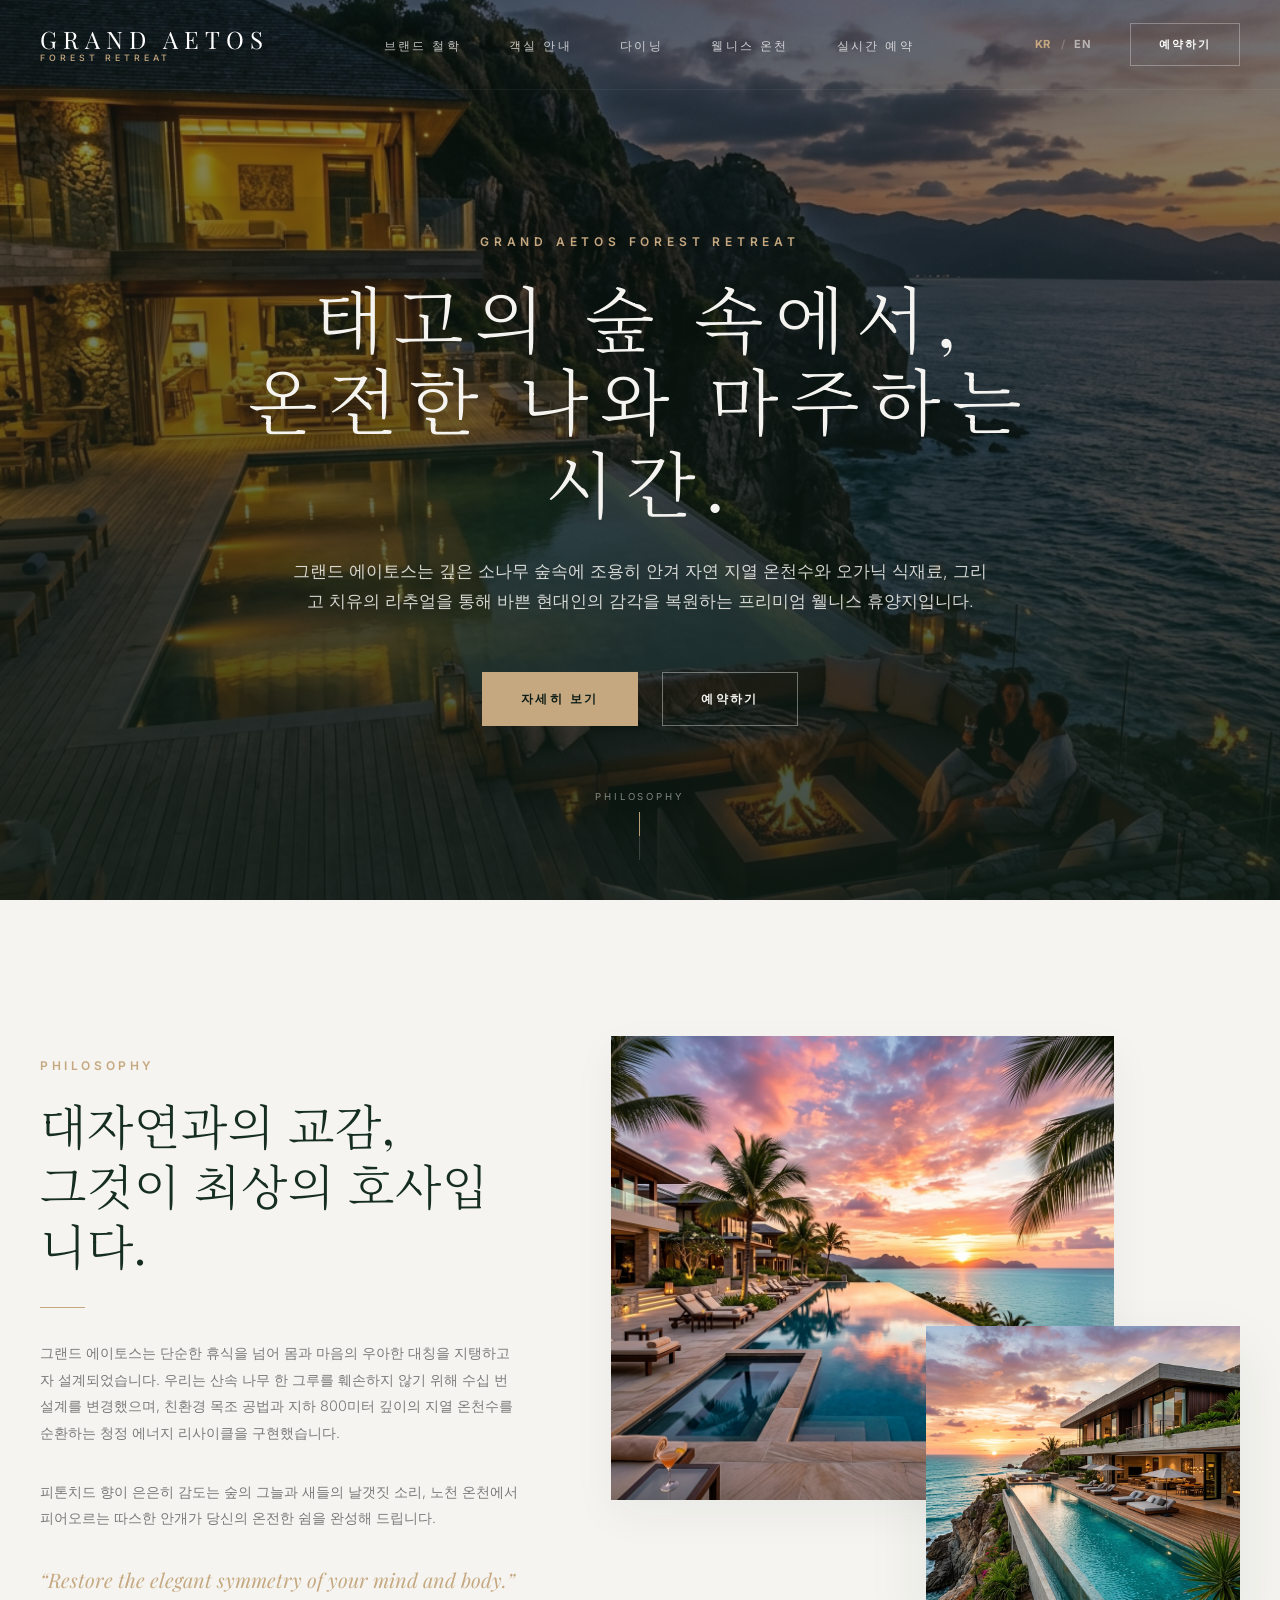
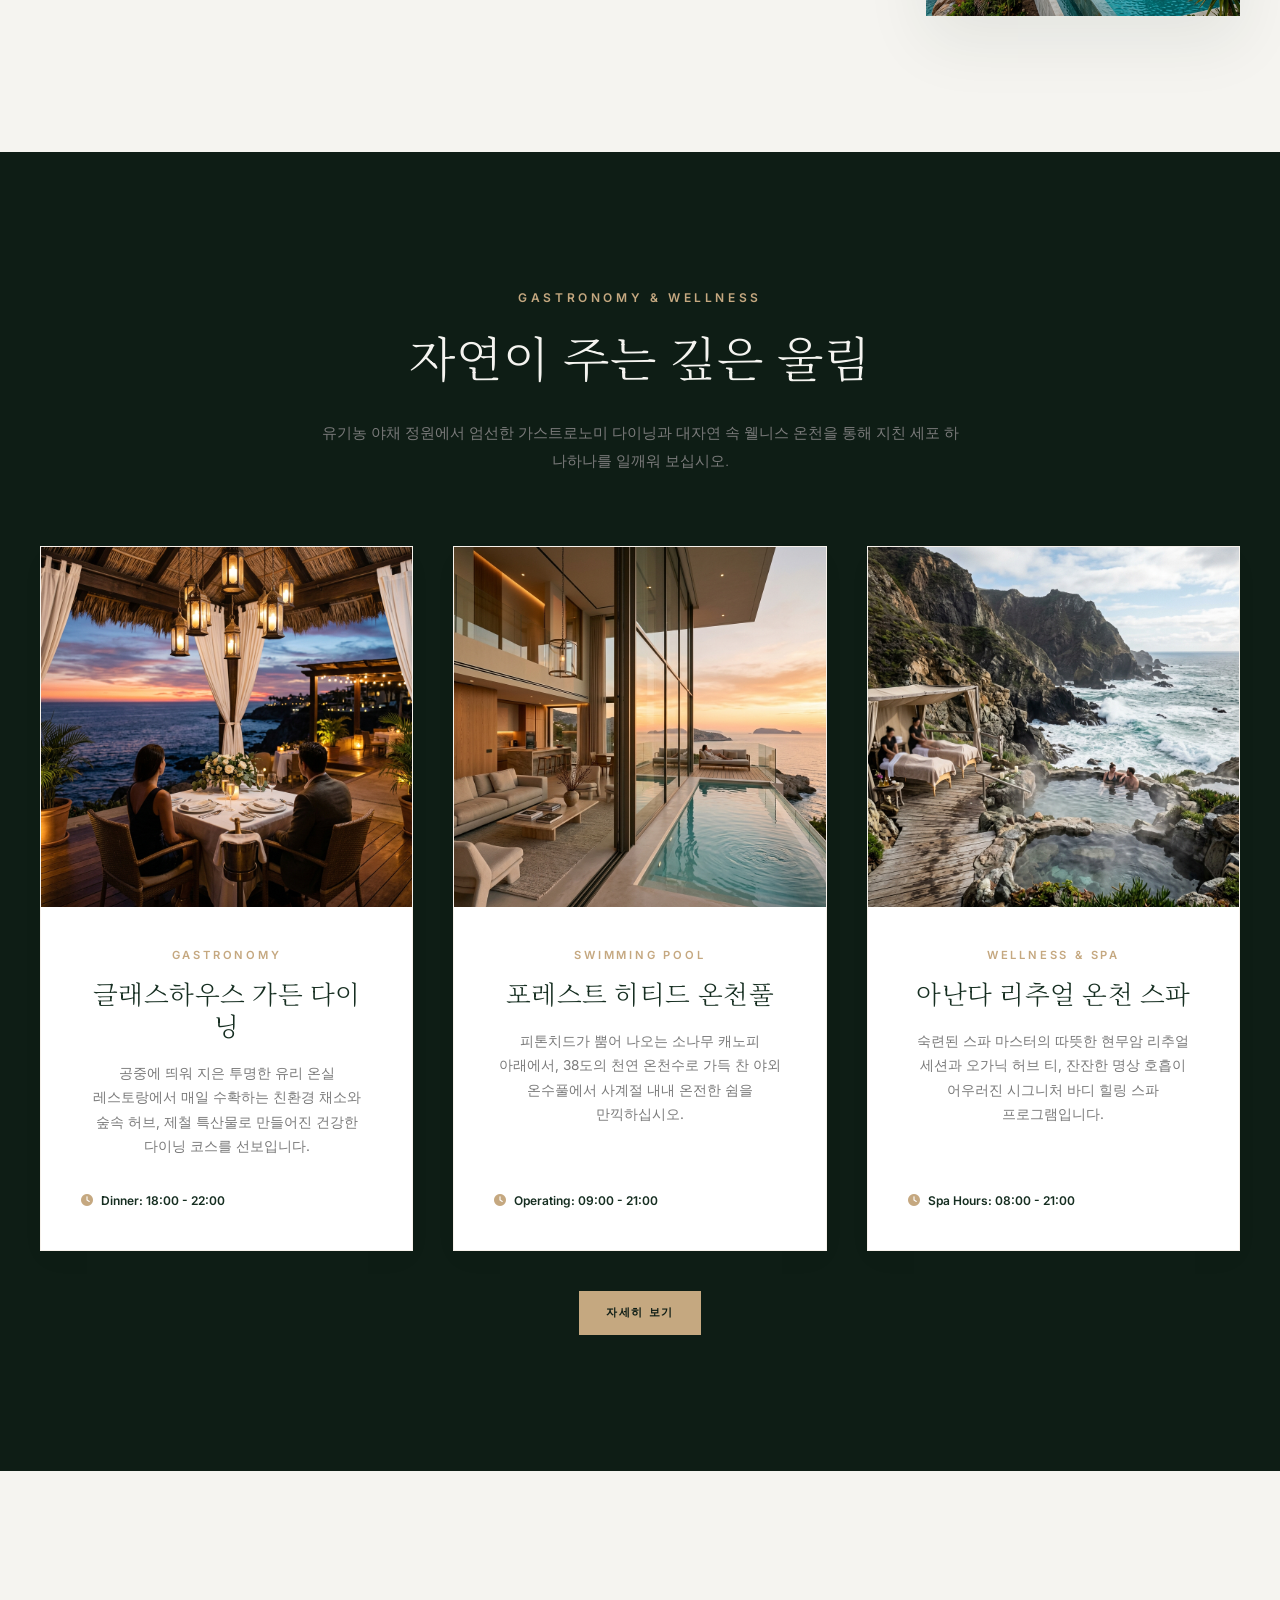
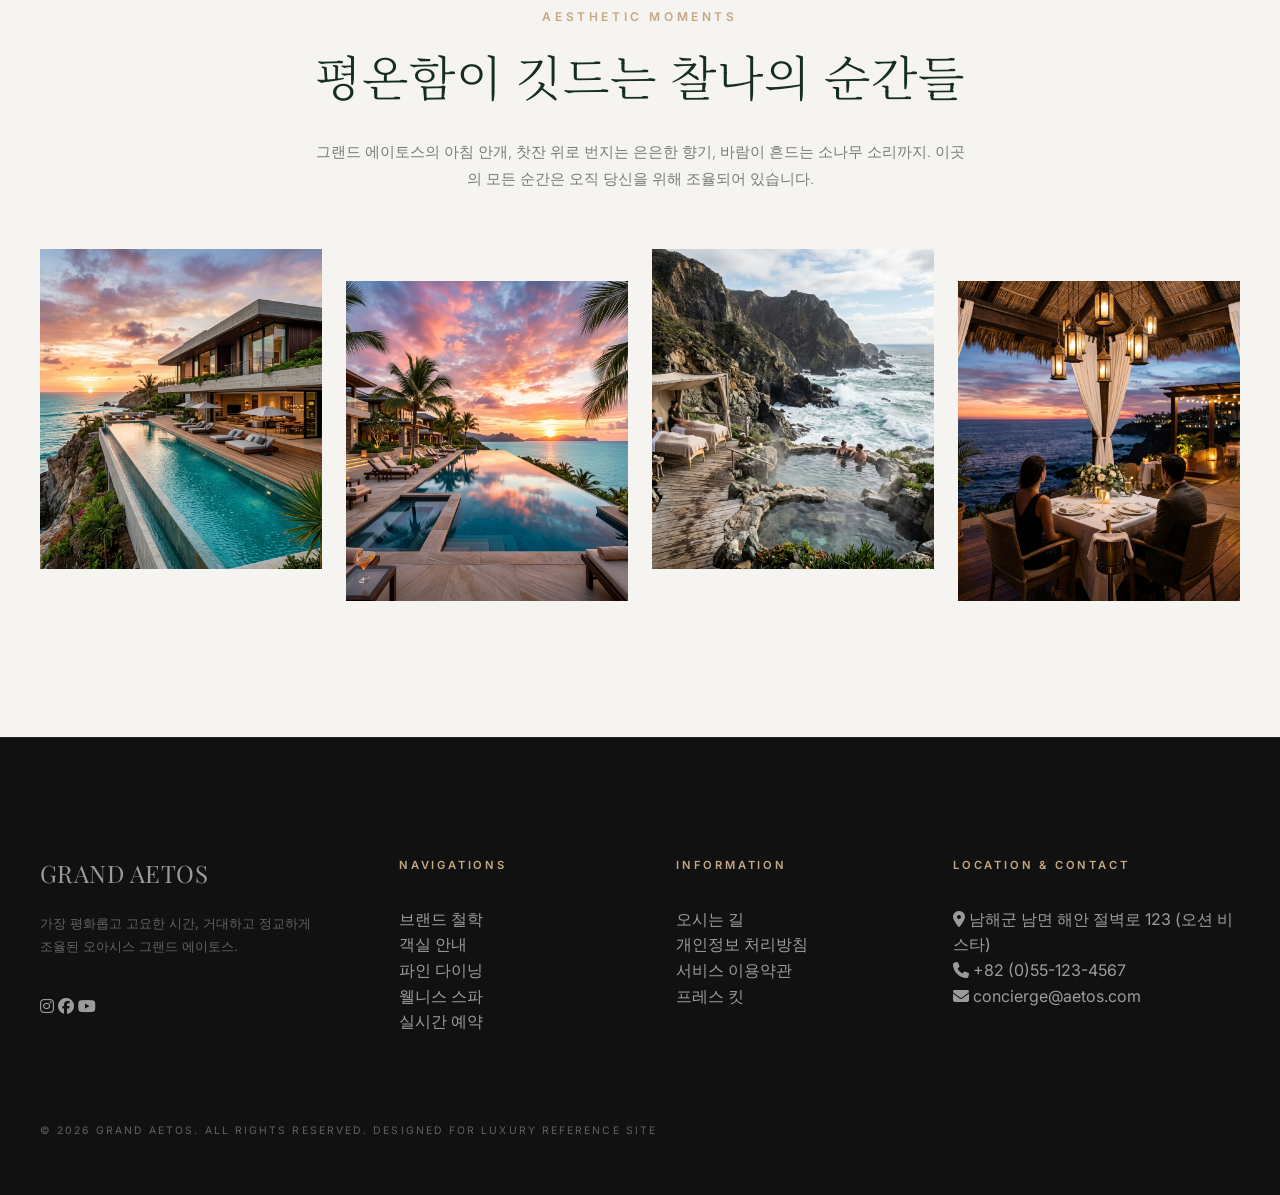
==== commit 68073340: "fix: Correct style class names in experiences/gallery sections and add custom cursor to root portal" ====
--- a/forest-retreat/index.html
+++ b/forest-retreat/index.html
@@ -132,40 +132,40 @@
             <div class="grid-3-col">
                 <!-- Dining Highlight -->
                 <article class="experience-card reveal">
-                    <div class="exp-img-container">
-                        <div class="exp-img" style="background-image: url('../assets/dining.png');"></div>
-                    </div>
-                    <div class="exp-content">
-                        <span class="exp-card-tag" data-i18n="exp1-tag">Gastronomy</span>
-                        <h3 class="exp-card-title" data-i18n="exp1-title">글래스하우스 가든 다이닝</h3>
-                        <p class="exp-card-desc" data-i18n="exp1-desc">공중에 띄워 지은 투명한 유리 온실 레스토랑에서 매일 수확하는 친환경 채소와 숲속 허브, 제철 특산물로 만들어진 건강한 다이닝 코스를 선보입니다.</p>
-                        <span class="exp-card-hours" data-i18n="exp1-hours">Dinner: 18:00 - 22:00</span>
+                    <div class="experience-img-wrapper">
+                        <div class="experience-img" style="background-image: url('../assets/dining.png');"></div>
+                    </div>
+                    <div class="experience-content">
+                        <span class="exp-tag" data-i18n="exp1-tag">Gastronomy</span>
+                        <h3 class="exp-title" data-i18n="exp1-title">글래스하우스 가든 다이닝</h3>
+                        <p class="exp-desc" data-i18n="exp1-desc">공중에 띄워 지은 투명한 유리 온실 레스토랑에서 매일 수확하는 친환경 채소와 숲속 허브, 제철 특산물로 만들어진 건강한 다이닝 코스를 선보입니다.</p>
+                        <span class="exp-detail"><i class="fa-solid fa-clock"></i> <span data-i18n="exp1-hours">Dinner: 18:00 - 22:00</span></span>
                     </div>
                 </article>
 
                 <!-- Geothermal Pools Highlight -->
                 <article class="experience-card reveal">
-                    <div class="exp-img-container">
-                        <div class="exp-img" style="background-image: url('../assets/room3.png');"></div>
-                    </div>
-                    <div class="exp-content">
-                        <span class="exp-card-tag" data-i18n="exp2-tag">SWIMMING POOL</span>
-                        <h3 class="exp-card-title" data-i18n="exp2-title">포레스트 히티드 온천풀</h3>
-                        <p class="exp-card-desc" data-i18n="exp2-desc">피톤치드가 뿜어 나오는 소나무 캐노피 아래에서, 38도의 천연 온천수로 가득 찬 야외 온수풀에서 사계절 내내 온전한 쉼을 만끽하십시오.</p>
-                        <span class="exp-card-hours" data-i18n="exp2-hours">Operating: 09:00 - 21:00</span>
+                    <div class="experience-img-wrapper">
+                        <div class="experience-img" style="background-image: url('../assets/room3.png');"></div>
+                    </div>
+                    <div class="experience-content">
+                        <span class="exp-tag" data-i18n="exp2-tag">SWIMMING POOL</span>
+                        <h3 class="exp-title" data-i18n="exp2-title">포레스트 히티드 온천풀</h3>
+                        <p class="exp-desc" data-i18n="exp2-desc">피톤치드가 뿜어 나오는 소나무 캐노피 아래에서, 38도의 천연 온천수로 가득 찬 야외 온수풀에서 사계절 내내 온전한 쉼을 만끽하십시오.</p>
+                        <span class="exp-detail"><i class="fa-solid fa-clock"></i> <span data-i18n="exp2-hours">Operating: 09:00 - 21:00</span></span>
                     </div>
                 </article>
 
                 <!-- Spa Highlight -->
                 <article class="experience-card reveal">
-                    <div class="exp-img-container">
-                        <div class="exp-img" style="background-image: url('../assets/spa.png');"></div>
-                    </div>
-                    <div class="exp-content">
-                        <span class="exp-card-tag" data-i18n="exp3-tag">Wellness & Spa</span>
-                        <h3 class="exp-card-title" data-i18n="exp3-title">아난다 리추얼 온천 스파</h3>
-                        <p class="exp-card-desc" data-i18n="exp3-desc">숙련된 스파 마스터의 따뜻한 현무암 리추얼 세션과 오가닉 허브 티, 잔잔한 명상 호흡이 어우러진 시그니처 바디 힐링 스파 프로그램입니다.</p>
-                        <span class="exp-card-hours" data-i18n="exp3-hours">Spa Hours: 08:00 - 21:00</span>
+                    <div class="experience-img-wrapper">
+                        <div class="experience-img" style="background-image: url('../assets/spa.png');"></div>
+                    </div>
+                    <div class="experience-content">
+                        <span class="exp-tag" data-i18n="exp3-tag">Wellness & Spa</span>
+                        <h3 class="exp-title" data-i18n="exp3-title">아난다 리추얼 온천 스파</h3>
+                        <p class="exp-desc" data-i18n="exp3-desc">숙련된 스파 마스터의 따뜻한 현무암 리추얼 세션과 오가닉 허브 티, 잔잔한 명상 호흡이 어우러진 시그니처 바디 힐링 스파 프로그램입니다.</p>
+                        <span class="exp-detail"><i class="fa-solid fa-clock"></i> <span data-i18n="exp3-hours">Spa Hours: 08:00 - 21:00</span></span>
                     </div>
                 </article>
             </div>
@@ -183,11 +183,11 @@
             <h2 class="section-title" data-i18n="aest-title">평온함이 깃드는 찰나의 순간들</h2>
             <p class="section-subtitle" style="margin-bottom: 3.5rem;" data-i18n="aest-desc">그랜드 에이토스의 아침 안개, 찻잔 위로 번지는 은은한 향기, 바람이 흔드는 소나무 소리까지. 이곳의 모든 순간은 오직 당신을 위해 조율되어 있습니다.</p>
             
-            <div class="aesthetic-gallery-grid">
-                <div class="aesthetic-img-item tall reveal" style="background-image: url('../assets/room1.png');"></div>
-                <div class="aesthetic-img-item wide reveal" style="background-image: url('../assets/hero.png');"></div>
+            <div class="aesthetic-grid">
+                <div class="aesthetic-img-item reveal" style="background-image: url('../assets/room1.png');"></div>
+                <div class="aesthetic-img-item offset-y reveal" style="background-image: url('../assets/hero.png');"></div>
                 <div class="aesthetic-img-item reveal" style="background-image: url('../assets/spa.png');"></div>
-                <div class="aesthetic-img-item reveal" style="background-image: url('../assets/dining.png');"></div>
+                <div class="aesthetic-img-item offset-y reveal" style="background-image: url('../assets/dining.png');"></div>
             </div>
         </div>
     </section>
